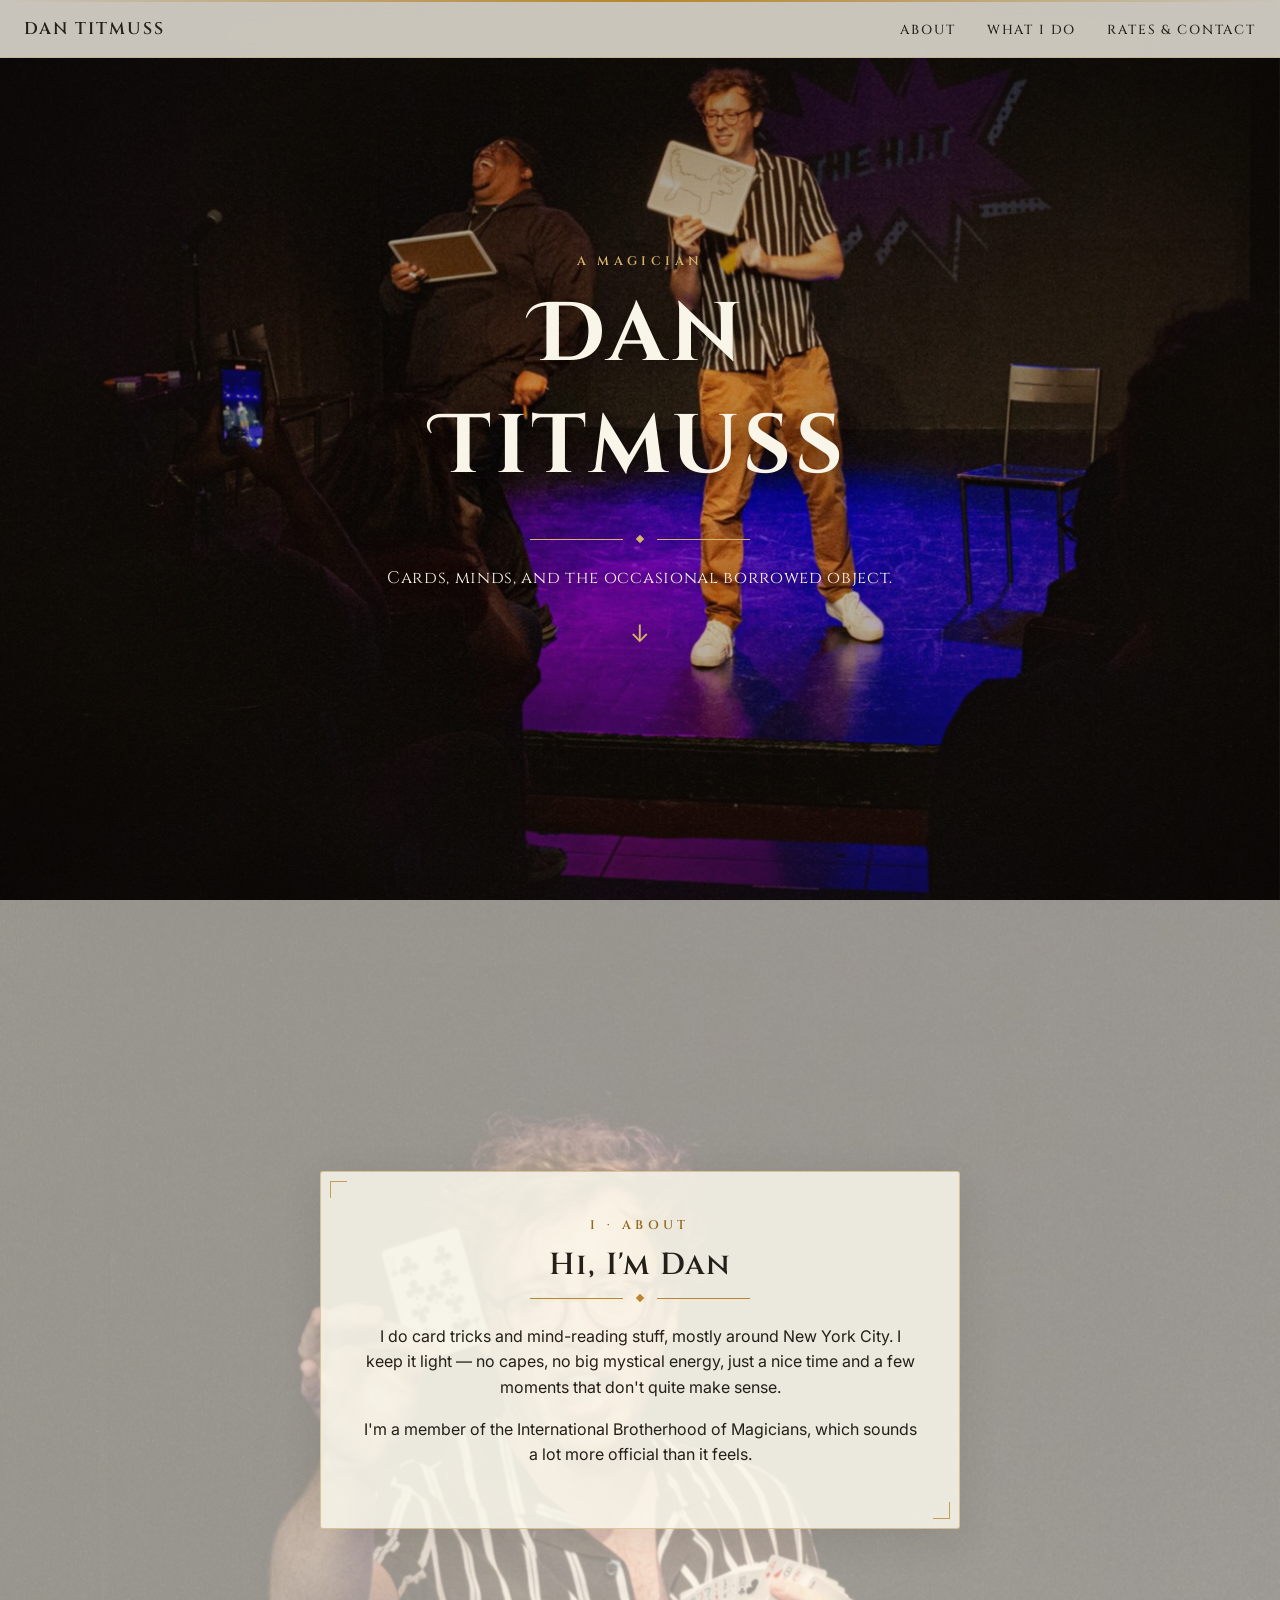
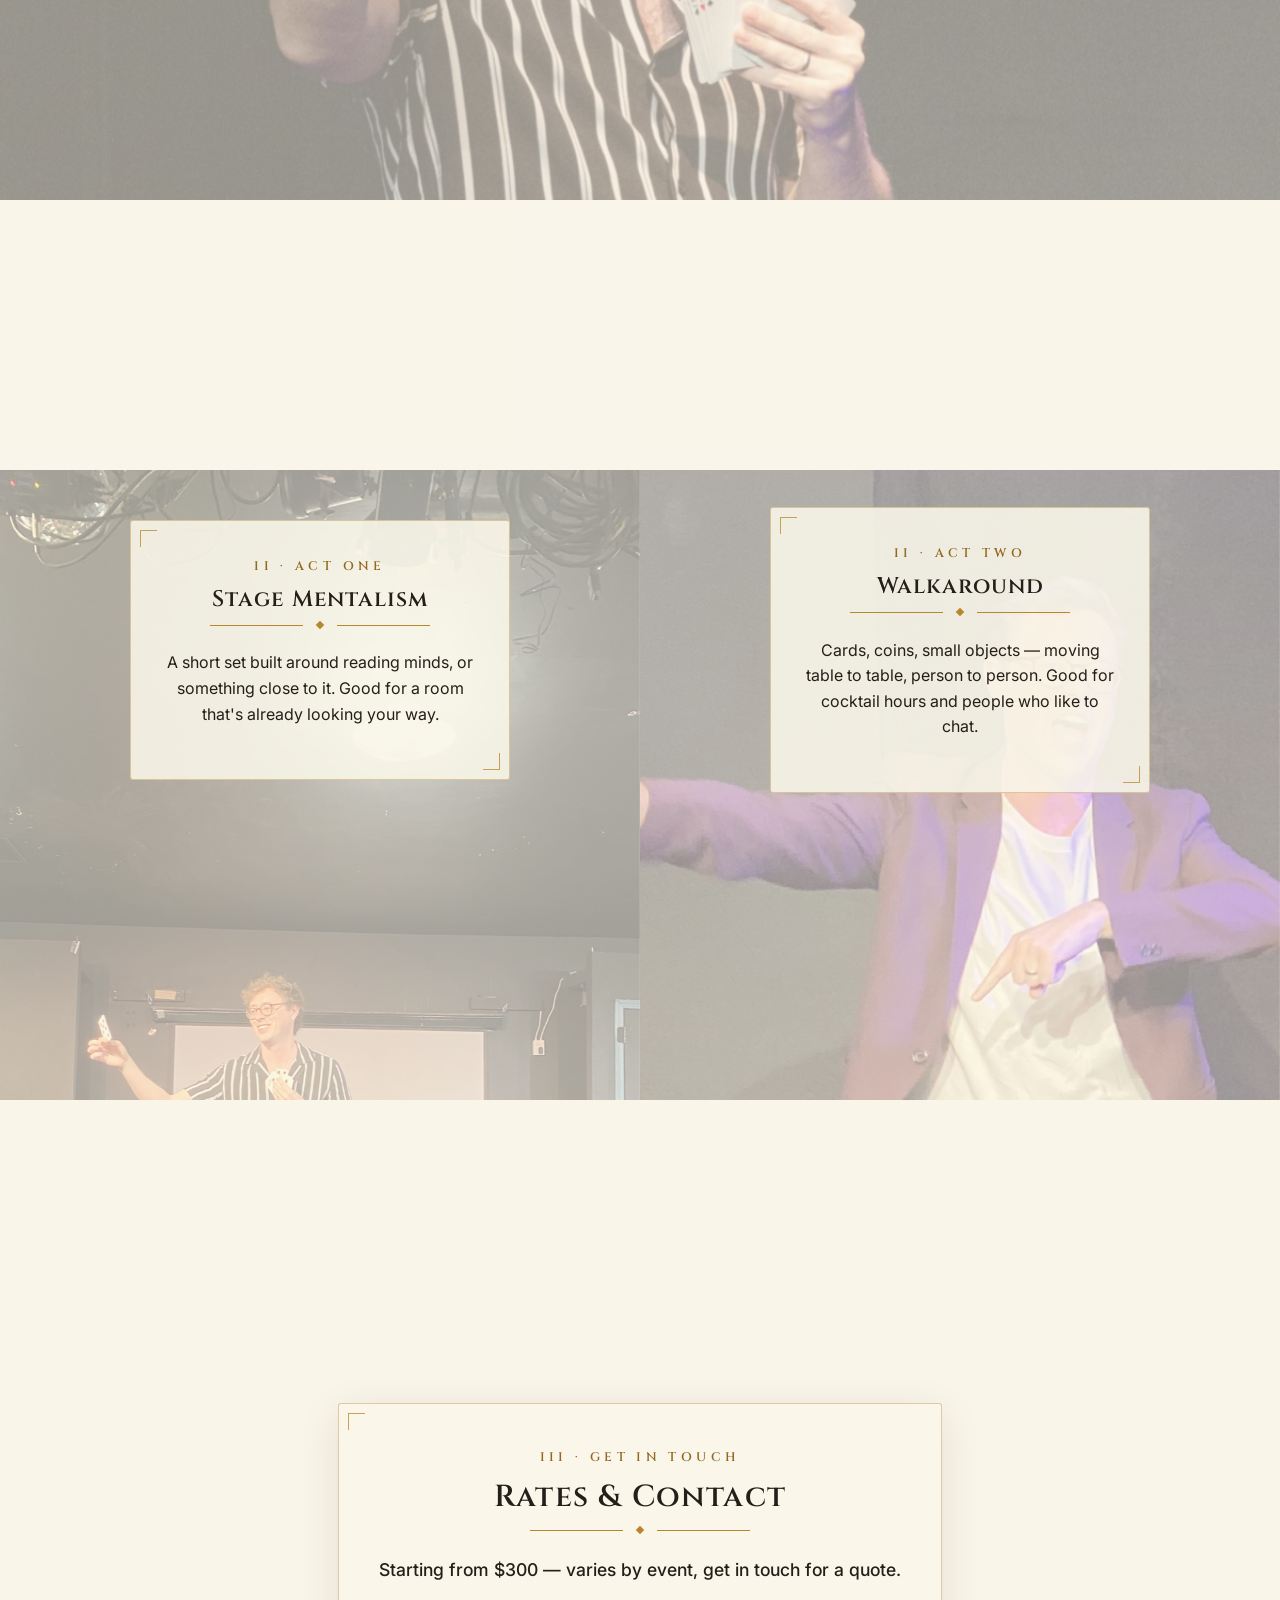
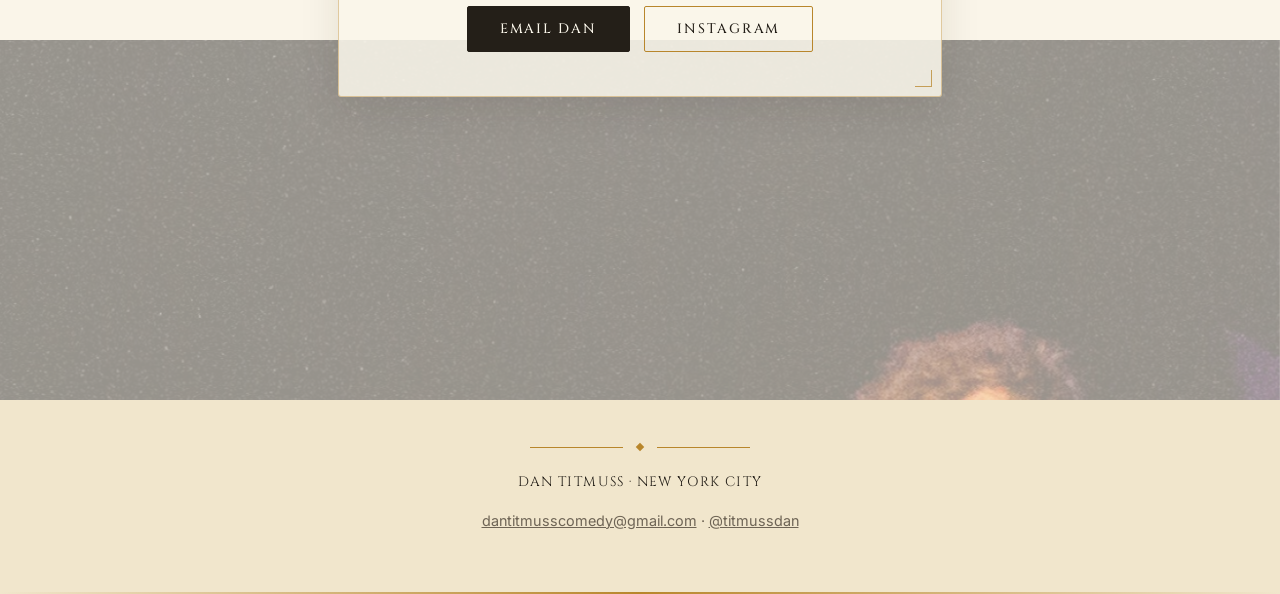
==== index.html @ b1a0e814 "Art deco / old movie title-card redesign Swap the plain light theme for a Cinzel Decorative display " ====
<!doctype html>
<html lang="en">
<head>
  <meta charset="UTF-8" />
  <meta name="viewport" content="width=device-width, initial-scale=1.0" />
  <title>Dan Titmuss — Magician</title>
  <meta name="description" content="Dan Titmuss is a stage mentalist and walkaround magician based in New York City. Fun, easygoing magic for events of any size." />
  <link rel="icon" href="data:image/svg+xml,<svg xmlns=%22http://www.w3.org/2000/svg%22 viewBox=%220 0 100 100%22><text y=%22.9em%22 font-size=%2290%22>🪄</text></svg>" />
  <link rel="preconnect" href="https://fonts.googleapis.com" />
  <link rel="preconnect" href="https://fonts.gstatic.com" crossorigin />
  <link href="https://fonts.googleapis.com/css2?family=Cinzel+Decorative:wght@700;900&family=Cinzel:wght@500;600&family=Inter:wght@400;500&display=swap" rel="stylesheet" />
  <link rel="stylesheet" href="styles.css" />
</head>
<body>

  <nav class="nav">
    <span class="nav-name">Dan Titmuss</span>
    <div class="nav-links">
      <a href="#about">About</a>
      <a href="#what-i-do">What I Do</a>
      <a href="#contact">Rates &amp; Contact</a>
    </div>
  </nav>

  <section class="hero parallax" id="hero" data-parallax>
    <div class="bg" style="background-image: url('images/hero.jpg')"></div>
    <div class="scrim"></div>
    <div class="grain"></div>
    <div class="hero-content">
      <p class="eyebrow">A Magician</p>
      <h1>Dan Titmuss</h1>
      <div class="deco-rule"><span></span><i class="diamond"></i><span></span></div>
      <p class="tagline">Cards, minds, and the occasional borrowed object.</p>
      <a href="#about" class="scroll-cue" aria-label="Scroll down">↓</a>
    </div>
  </section>

  <section class="panel parallax" id="about" data-parallax>
    <div class="bg" style="background-image: url('images/about.jpg')"></div>
    <div class="scrim"></div>
    <div class="panel-content">
      <p class="eyebrow">I · About</p>
      <h2>Hi, I'm Dan</h2>
      <div class="deco-rule"><span></span><i class="diamond"></i><span></span></div>
      <p>I do card tricks and mind-reading stuff, mostly around New York City. I keep it light — no capes, no big mystical energy, just a nice time and a few moments that don't quite make sense.</p>
      <p>I'm a member of the International Brotherhood of Magicians, which sounds a lot more official than it feels.</p>
    </div>
  </section>

  <section class="panel split" id="what-i-do">
    <div class="split-half parallax" data-parallax>
      <div class="bg" style="background-image: url('images/mentalism.jpg')"></div>
      <div class="scrim"></div>
      <div class="split-content">
        <p class="eyebrow">II · Act One</p>
        <h3>Stage Mentalism</h3>
        <div class="deco-rule"><span></span><i class="diamond"></i><span></span></div>
        <p>A short set built around reading minds, or something close to it. Good for a room that's already looking your way.</p>
      </div>
    </div>
    <div class="split-half parallax" data-parallax>
      <div class="bg" style="background-image: url('images/walkaround.jpg')"></div>
      <div class="scrim"></div>
      <div class="split-content">
        <p class="eyebrow">II · Act Two</p>
        <h3>Walkaround</h3>
        <div class="deco-rule"><span></span><i class="diamond"></i><span></span></div>
        <p>Cards, coins, small objects — moving table to table, person to person. Good for cocktail hours and people who like to chat.</p>
      </div>
    </div>
  </section>

  <section class="panel parallax" id="contact" data-parallax>
    <div class="bg" style="background-image: url('images/contact.jpg')"></div>
    <div class="scrim"></div>
    <div class="panel-content">
      <p class="eyebrow">III · Get In Touch</p>
      <h2>Rates &amp; Contact</h2>
      <div class="deco-rule"><span></span><i class="diamond"></i><span></span></div>
      <p class="rate">Starting from $300 — varies by event, get in touch for a quote.</p>
      <div class="contact-links">
        <a class="btn" href="mailto:dantitmusscomedy@gmail.com">Email Dan</a>
        <a class="btn btn-outline" href="https://www.instagram.com/titmussdan/" target="_blank" rel="noopener">Instagram</a>
      </div>
    </div>
  </section>

  <footer class="footer">
    <div class="deco-rule"><span></span><i class="diamond"></i><span></span></div>
    <p class="footer-name">Dan Titmuss · New York City</p>
    <p><a href="mailto:dantitmusscomedy@gmail.com">dantitmusscomedy@gmail.com</a> · <a href="https://www.instagram.com/titmussdan/" target="_blank" rel="noopener">@titmussdan</a></p>
  </footer>

  <script src="script.js"></script>
</body>
</html>
---- styles.css ----
:root {
  --cream: #faf6ea;
  --cream-soft: #f1e6cc;
  --ink: #241f18;
  --ink-soft: #6e6455;
  --gold: #b8862b;
  --gold-dark: #93691e;
  --gold-light: #d9b46a;
  --font-display: 'Cinzel Decorative', 'Cinzel', Georgia, serif;
  --font-head: 'Cinzel', Georgia, serif;
  --font-body: 'Inter', system-ui, sans-serif;
}

* { box-sizing: border-box; }

html {
  scroll-behavior: smooth;
}

body {
  margin: 0;
  background: var(--cream);
  color: var(--ink);
  font-family: var(--font-body);
  overflow-x: hidden;
  position: relative;
}

/* Subtle page-wide film grain */
body::before {
  content: "";
  position: fixed;
  inset: 0;
  z-index: 500;
  pointer-events: none;
  opacity: 0.035;
  mix-blend-mode: multiply;
  background-image: url("data:image/svg+xml,%3Csvg xmlns='http://www.w3.org/2000/svg' width='140' height='140'%3E%3Cfilter id='n'%3E%3CfeTurbulence type='fractalNoise' baseFrequency='0.85' numOctaves='2' stitchTiles='stitch'/%3E%3C/filter%3E%3Crect width='100%25' height='100%25' filter='url(%23n)'/%3E%3C/svg%3E");
}

h1, h2, h3 {
  font-family: var(--font-head);
  font-weight: 600;
  margin: 0 0 0.35em;
  letter-spacing: 0.03em;
}

p { line-height: 1.6; }

a { color: var(--gold-dark); }

.eyebrow {
  font-family: var(--font-head);
  font-size: 0.78rem;
  font-weight: 600;
  letter-spacing: 0.35em;
  text-transform: uppercase;
  color: var(--gold-dark);
  margin: 0 0 0.6em;
}

/* Deco rule: thin line — diamond — thin line */
.deco-rule {
  display: flex;
  align-items: center;
  justify-content: center;
  gap: 0.85rem;
  max-width: 220px;
  margin: 0 auto 1.4rem;
}

.deco-rule span {
  flex: 1;
  height: 1px;
  background: var(--gold);
}

.deco-rule .diamond {
  width: 6px;
  height: 6px;
  background: var(--gold);
  transform: rotate(45deg);
  flex-shrink: 0;
}

/* Nav */
.nav {
  position: fixed;
  top: 0;
  left: 0;
  right: 0;
  z-index: 100;
  display: flex;
  align-items: center;
  justify-content: space-between;
  padding: 1.1rem 1.5rem;
  background: rgba(250, 246, 234, 0.8);
  backdrop-filter: blur(10px);
  border-bottom: 1px solid rgba(184, 134, 43, 0.25);
}

.nav::before {
  content: "";
  position: absolute;
  top: 0;
  left: 0;
  right: 0;
  height: 2px;
  background: linear-gradient(90deg, transparent, var(--gold) 50%, transparent);
}

.nav-name {
  font-family: var(--font-head);
  font-weight: 600;
  font-size: 1.05rem;
  letter-spacing: 0.12em;
  text-transform: uppercase;
}

.nav-links a {
  margin-left: 1.7rem;
  text-decoration: none;
  color: var(--ink);
  font-family: var(--font-head);
  font-weight: 500;
  font-size: 0.82rem;
  letter-spacing: 0.14em;
  text-transform: uppercase;
  padding-bottom: 2px;
  border-bottom: 1px solid transparent;
  transition: border-color 0.2s ease, color 0.2s ease;
}

.nav-links a:hover {
  color: var(--gold-dark);
  border-bottom-color: var(--gold);
}

@media (max-width: 560px) {
  .nav-links a { margin-left: 0.9rem; font-size: 0.7rem; letter-spacing: 0.08em; }
}

/* Parallax panels */
.parallax {
  position: relative;
  min-height: 100vh;
  display: flex;
  align-items: center;
  justify-content: center;
  overflow: hidden;
}

.bg {
  position: absolute;
  top: -15%;
  left: 0;
  right: 0;
  bottom: -15%;
  background-size: cover;
  background-position: center;
  will-change: transform;
}

.scrim {
  position: absolute;
  inset: 0;
  background: rgba(250, 246, 234, 0.6);
}

/* Hero: old movie title card — vignette + grain straight over the photo */
.hero .scrim {
  background:
    radial-gradient(ellipse at center, rgba(20, 15, 8, 0.12) 0%, rgba(20, 15, 8, 0.5) 68%, rgba(10, 7, 4, 0.78) 100%);
}

.hero .grain {
  position: absolute;
  inset: 0;
  z-index: 1;
  pointer-events: none;
  opacity: 0.18;
  mix-blend-mode: overlay;
  background-image: url("data:image/svg+xml,%3Csvg xmlns='http://www.w3.org/2000/svg' width='140' height='140'%3E%3Cfilter id='n'%3E%3CfeTurbulence type='fractalNoise' baseFrequency='0.85' numOctaves='2' stitchTiles='stitch'/%3E%3C/filter%3E%3Crect width='100%25' height='100%25' filter='url(%23n)'/%3E%3C/svg%3E");
}

.hero-content {
  position: relative;
  z-index: 2;
  text-align: center;
  max-width: 640px;
  padding: 2rem;
}

.hero-content .eyebrow {
  color: var(--gold-light);
}

.hero-content h1 {
  font-family: var(--font-display);
  font-weight: 700;
  color: var(--cream);
  font-size: clamp(2.8rem, 8vw, 5.2rem);
  letter-spacing: 0.05em;
  text-shadow: 0 3px 24px rgba(0, 0, 0, 0.55);
  margin-bottom: 0.4em;
}

.hero .deco-rule span { background: var(--gold-light); }
.hero .deco-rule .diamond { background: var(--gold-light); }

.tagline {
  font-family: var(--font-head);
  font-size: 1.05rem;
  letter-spacing: 0.04em;
  color: var(--cream);
  text-shadow: 0 2px 12px rgba(0, 0, 0, 0.5);
  margin-bottom: 1.75rem;
}

.scroll-cue {
  display: inline-block;
  text-decoration: none;
  color: var(--gold-light);
  font-size: 1.5rem;
  animation: bob 2s ease-in-out infinite;
}

@keyframes bob {
  0%, 100% { transform: translateY(0); }
  50% { transform: translateY(8px); }
}

/* Panels below the fold keep the light card treatment */
.panel-content {
  position: relative;
  z-index: 2;
  text-align: center;
  max-width: 640px;
  padding: 2.75rem 2.5rem;
  margin: 1.5rem;
  background: rgba(250, 246, 234, 0.86);
  border: 1px solid rgba(184, 134, 43, 0.4);
  border-radius: 3px;
  box-shadow: 0 10px 40px rgba(36, 31, 24, 0.1);
}

.panel-content::before,
.panel-content::after,
.split-content::before,
.split-content::after {
  content: "";
  position: absolute;
  width: 16px;
  height: 16px;
  border: 1px solid var(--gold);
  opacity: 0.75;
}

.panel-content::before,
.split-content::before {
  top: 9px;
  left: 9px;
  border-right: none;
  border-bottom: none;
}

.panel-content::after,
.split-content::after {
  bottom: 9px;
  right: 9px;
  border-left: none;
  border-top: none;
}

.panel-content h2 {
  font-size: 1.9rem;
  letter-spacing: 0.04em;
}

.rate {
  font-size: 1.1rem;
  font-weight: 500;
}

.contact-links {
  display: flex;
  gap: 0.9rem;
  justify-content: center;
  flex-wrap: wrap;
  margin-top: 1.4rem;
}

.btn {
  display: inline-block;
  padding: 0.8rem 2rem;
  border-radius: 2px;
  background: var(--ink);
  border: 1px solid var(--ink);
  color: var(--cream);
  text-decoration: none;
  font-family: var(--font-head);
  font-weight: 500;
  font-size: 0.85rem;
  letter-spacing: 0.14em;
  text-transform: uppercase;
  transition: background 0.2s ease, border-color 0.2s ease, color 0.2s ease, transform 0.2s ease;
}

.btn:hover {
  background: var(--gold);
  border-color: var(--gold);
  color: var(--ink);
  transform: translateY(-2px);
}

.btn-outline {
  background: transparent;
  border: 1px solid var(--gold);
  color: var(--ink);
}

.btn-outline:hover {
  background: var(--gold);
  color: var(--ink);
}

/* Split section: Stage Mentalism / Walkaround */
.split {
  display: flex;
  flex-direction: row;
  min-height: 100vh;
}

.split-half {
  flex: 1;
  position: relative;
  min-height: 60vh;
  display: flex;
  align-items: center;
  justify-content: center;
  overflow: hidden;
}

.split-content {
  position: relative;
  z-index: 2;
  text-align: center;
  max-width: 380px;
  padding: 2.25rem 2rem;
  margin: 1.25rem;
  background: rgba(250, 246, 234, 0.88);
  border: 1px solid rgba(184, 134, 43, 0.4);
  border-radius: 3px;
}

.split-content h3 {
  font-size: 1.4rem;
  letter-spacing: 0.04em;
}

@media (max-width: 760px) {
  .split { flex-direction: column; }
  .split-half { min-height: 65vh; }
}

/* Footer */
.footer {
  position: relative;
  text-align: center;
  padding: 2.75rem 1.5rem 3rem;
  color: var(--ink-soft);
  font-size: 0.9rem;
  background: var(--cream-soft);
}

.footer::after {
  content: "";
  position: absolute;
  bottom: 0;
  left: 0;
  right: 0;
  height: 2px;
  background: linear-gradient(90deg, transparent, var(--gold) 50%, transparent);
}

.footer-name {
  font-family: var(--font-head);
  letter-spacing: 0.1em;
  text-transform: uppercase;
  font-size: 0.85rem;
  color: var(--ink);
}

.footer a {
  color: var(--ink-soft);
  text-decoration: underline;
}

/* Respect reduced motion / disable parallax transform work */
@media (prefers-reduced-motion: reduce) {
  .bg { transform: none !important; }
}
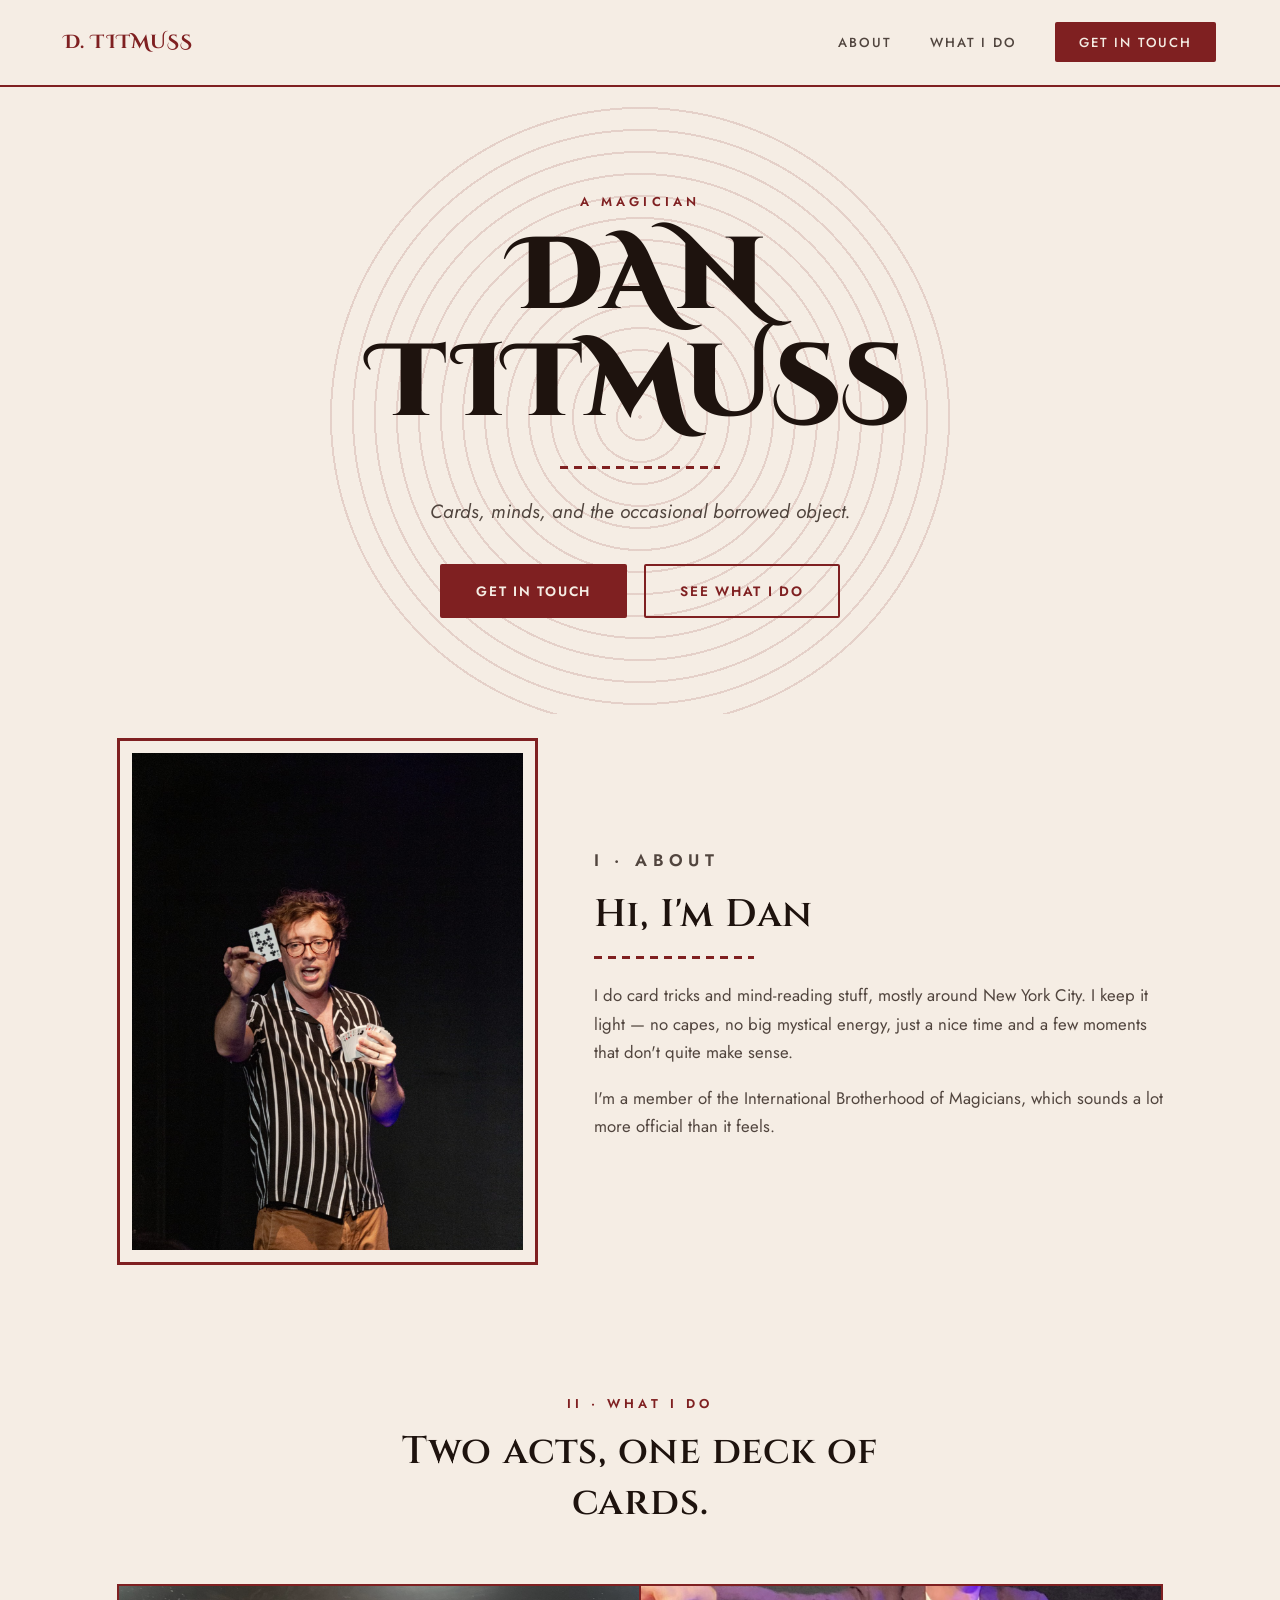
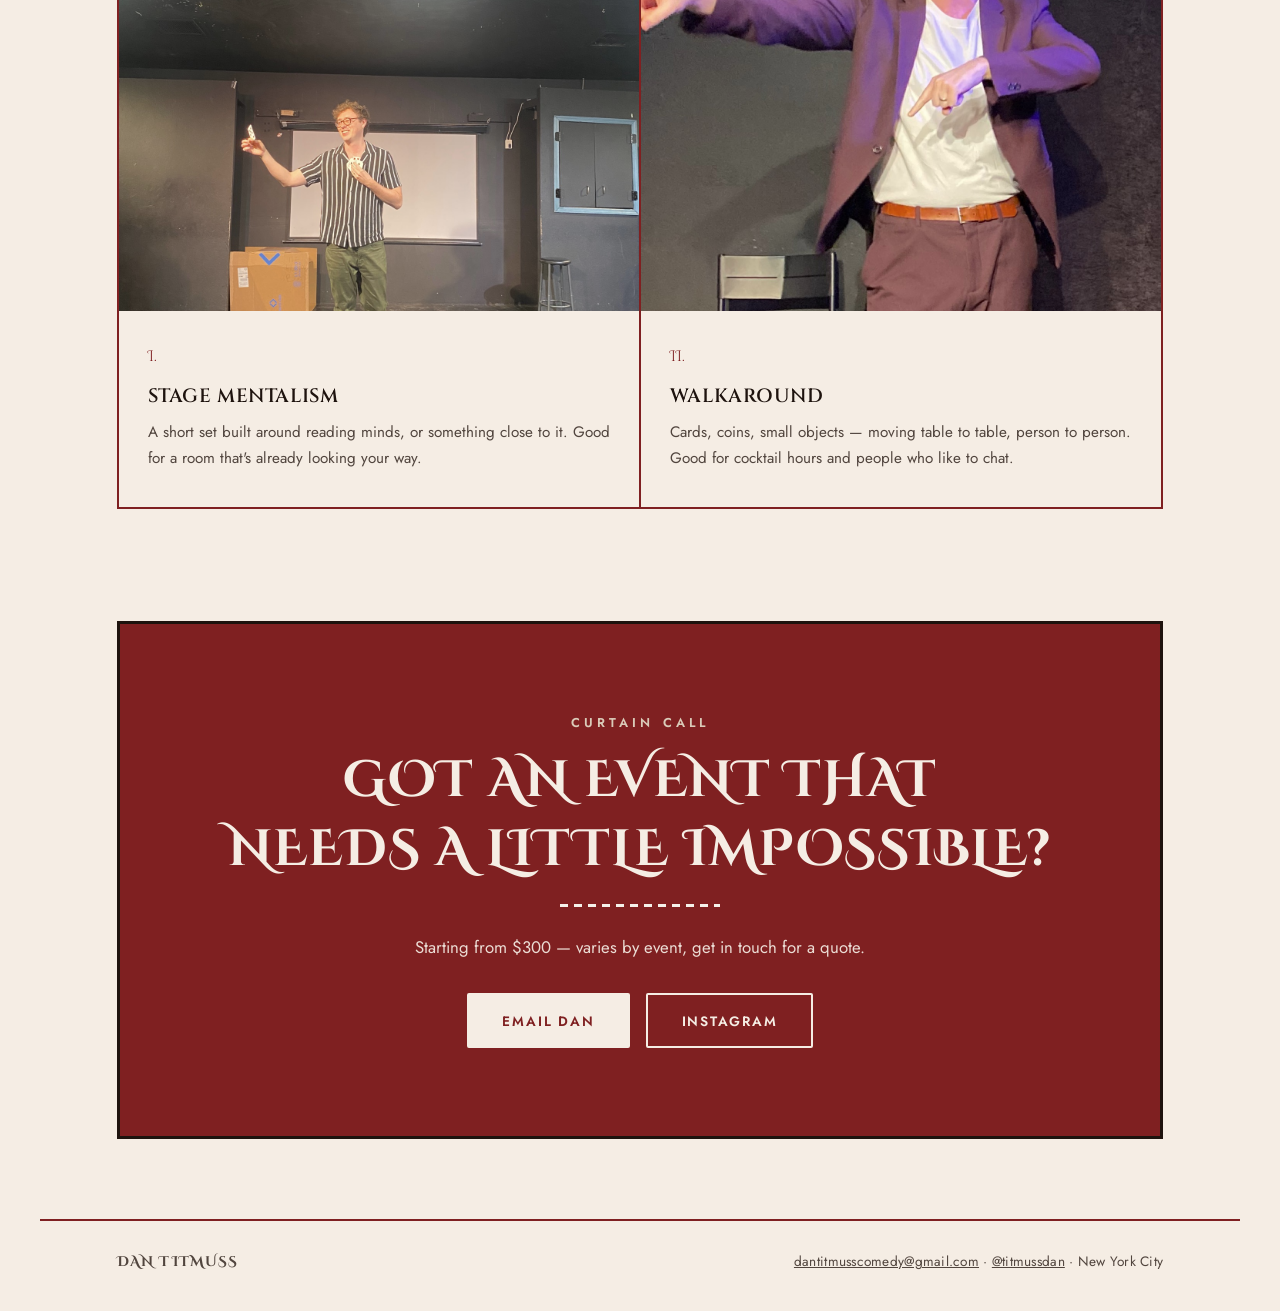
==== commit 6400bad7: "Maroon art-deco redesign inspired by Claude Design brief New layout: concentric-ring typographic her" ====
--- a/index.html
+++ b/index.html
@@ -8,89 +8,89 @@
   <link rel="icon" href="data:image/svg+xml,<svg xmlns=%22http://www.w3.org/2000/svg%22 viewBox=%220 0 100 100%22><text y=%22.9em%22 font-size=%2290%22>🪄</text></svg>" />
   <link rel="preconnect" href="https://fonts.googleapis.com" />
   <link rel="preconnect" href="https://fonts.gstatic.com" crossorigin />
-  <link href="https://fonts.googleapis.com/css2?family=Cinzel+Decorative:wght@700;900&family=Cinzel:wght@500;600&family=Inter:wght@400;500&display=swap" rel="stylesheet" />
-  <link rel="stylesheet" href="styles.css" />
+  <link href="https://fonts.googleapis.com/css2?family=Cinzel+Decorative:wght@700;900&family=Cinzel:wght@500;600&family=Jost:wght@300;400;500;600&display=swap" rel="stylesheet" />
+  <link rel="stylesheet" href="styles.css?v=3" />
 </head>
 <body>
 
   <nav class="nav">
-    <span class="nav-name">Dan Titmuss</span>
+    <span class="nav-name">D. Titmuss</span>
     <div class="nav-links">
       <a href="#about">About</a>
       <a href="#what-i-do">What I Do</a>
-      <a href="#contact">Rates &amp; Contact</a>
+      <a href="#contact" class="nav-cta">Get in Touch</a>
     </div>
   </nav>
 
-  <section class="hero parallax" id="hero" data-parallax>
-    <div class="bg" style="background-image: url('images/hero.jpg')"></div>
-    <div class="scrim"></div>
-    <div class="grain"></div>
+  <section class="hero">
+    <div class="hero-rings" aria-hidden="true"></div>
     <div class="hero-content">
       <p class="eyebrow">A Magician</p>
-      <h1>Dan Titmuss</h1>
-      <div class="deco-rule"><span></span><i class="diamond"></i><span></span></div>
+      <h1>Dan<br>Titmuss</h1>
+      <div class="deco-rule"></div>
       <p class="tagline">Cards, minds, and the occasional borrowed object.</p>
-      <a href="#about" class="scroll-cue" aria-label="Scroll down">↓</a>
+      <div class="hero-actions">
+        <a href="#contact" class="btn">Get in Touch</a>
+        <a href="#what-i-do" class="btn btn-outline">See What I Do</a>
+      </div>
     </div>
   </section>
 
-  <section class="panel parallax" id="about" data-parallax>
-    <div class="bg" style="background-image: url('images/about.jpg')"></div>
-    <div class="scrim"></div>
-    <div class="panel-content">
+  <section class="about" id="about">
+    <div class="about-photo">
+      <img src="images/about.jpg" alt="Dan Titmuss performing a card trick on stage" loading="lazy" />
+    </div>
+    <div class="about-copy">
       <p class="eyebrow">I · About</p>
       <h2>Hi, I'm Dan</h2>
-      <div class="deco-rule"><span></span><i class="diamond"></i><span></span></div>
+      <div class="deco-rule deco-rule-left"></div>
       <p>I do card tricks and mind-reading stuff, mostly around New York City. I keep it light — no capes, no big mystical energy, just a nice time and a few moments that don't quite make sense.</p>
       <p>I'm a member of the International Brotherhood of Magicians, which sounds a lot more official than it feels.</p>
     </div>
   </section>
 
-  <section class="panel split" id="what-i-do">
-    <div class="split-half parallax" data-parallax>
-      <div class="bg" style="background-image: url('images/mentalism.jpg')"></div>
-      <div class="scrim"></div>
-      <div class="split-content">
-        <p class="eyebrow">II · Act One</p>
-        <h3>Stage Mentalism</h3>
-        <div class="deco-rule"><span></span><i class="diamond"></i><span></span></div>
-        <p>A short set built around reading minds, or something close to it. Good for a room that's already looking your way.</p>
+  <section class="shows" id="what-i-do">
+    <div class="shows-header">
+      <p class="eyebrow">II · What I Do</p>
+      <h2>Two acts, one deck of cards.</h2>
+    </div>
+    <div class="shows-grid">
+      <div class="shows-cell">
+        <img src="images/mentalism.jpg" alt="Dan performing stage mentalism" loading="lazy" />
+        <div class="shows-cell-body">
+          <div class="numeral">I.</div>
+          <h3>Stage Mentalism</h3>
+          <p>A short set built around reading minds, or something close to it. Good for a room that's already looking your way.</p>
+        </div>
       </div>
-    </div>
-    <div class="split-half parallax" data-parallax>
-      <div class="bg" style="background-image: url('images/walkaround.jpg')"></div>
-      <div class="scrim"></div>
-      <div class="split-content">
-        <p class="eyebrow">II · Act Two</p>
-        <h3>Walkaround</h3>
-        <div class="deco-rule"><span></span><i class="diamond"></i><span></span></div>
-        <p>Cards, coins, small objects — moving table to table, person to person. Good for cocktail hours and people who like to chat.</p>
+      <div class="shows-cell">
+        <img src="images/walkaround.jpg" alt="Dan performing walkaround magic with cups and limes" loading="lazy" />
+        <div class="shows-cell-body">
+          <div class="numeral">II.</div>
+          <h3>Walkaround</h3>
+          <p>Cards, coins, small objects — moving table to table, person to person. Good for cocktail hours and people who like to chat.</p>
+        </div>
       </div>
     </div>
   </section>
 
-  <section class="panel parallax" id="contact" data-parallax>
-    <div class="bg" style="background-image: url('images/contact.jpg')"></div>
-    <div class="scrim"></div>
-    <div class="panel-content">
-      <p class="eyebrow">III · Get In Touch</p>
-      <h2>Rates &amp; Contact</h2>
-      <div class="deco-rule"><span></span><i class="diamond"></i><span></span></div>
+  <section class="cta" id="contact">
+    <div class="cta-box">
+      <p class="eyebrow eyebrow-light">Curtain Call</p>
+      <h2>Got an event that<br>needs a little impossible?</h2>
+      <div class="deco-rule deco-rule-light"></div>
       <p class="rate">Starting from $300 — varies by event, get in touch for a quote.</p>
-      <div class="contact-links">
-        <a class="btn" href="mailto:dantitmusscomedy@gmail.com">Email Dan</a>
-        <a class="btn btn-outline" href="https://www.instagram.com/titmussdan/" target="_blank" rel="noopener">Instagram</a>
+      <div class="cta-actions">
+        <a class="btn btn-light" href="mailto:dantitmusscomedy@gmail.com">Email Dan</a>
+        <a class="btn btn-light-outline" href="https://www.instagram.com/titmussdan/" target="_blank" rel="noopener">Instagram</a>
       </div>
     </div>
   </section>
 
   <footer class="footer">
-    <div class="deco-rule"><span></span><i class="diamond"></i><span></span></div>
-    <p class="footer-name">Dan Titmuss · New York City</p>
-    <p><a href="mailto:dantitmusscomedy@gmail.com">dantitmusscomedy@gmail.com</a> · <a href="https://www.instagram.com/titmussdan/" target="_blank" rel="noopener">@titmussdan</a></p>
+    <span class="footer-name">Dan Titmuss</span>
+    <span class="footer-links"><a href="mailto:dantitmusscomedy@gmail.com">dantitmusscomedy@gmail.com</a> · <a href="https://www.instagram.com/titmussdan/" target="_blank" rel="noopener">@titmussdan</a> · New York City</span>
   </footer>
 
-  <script src="script.js"></script>
 </body>
 </html>
--- a/styles.css
+++ b/styles.css
@@ -1,21 +1,19 @@
 :root {
-  --cream: #faf6ea;
-  --cream-soft: #f1e6cc;
-  --ink: #241f18;
-  --ink-soft: #6e6455;
-  --gold: #b8862b;
-  --gold-dark: #93691e;
-  --gold-light: #d9b46a;
-  --font-display: 'Cinzel Decorative', 'Cinzel', Georgia, serif;
+  --cream: oklch(0.95 0.015 75);
+  --cream-soft: oklch(0.91 0.02 75);
+  --ink: oklch(0.2 0.02 50);
+  --ink-soft: oklch(0.4 0.02 50);
+  --wine: oklch(0.4 0.13 25);
+  --wine-dark: oklch(0.3 0.13 25);
+  --wine-light: oklch(0.85 0.03 75);
+  --font-display: 'Cinzel Decorative', Georgia, serif;
   --font-head: 'Cinzel', Georgia, serif;
-  --font-body: 'Inter', system-ui, sans-serif;
+  --font-body: 'Jost', system-ui, sans-serif;
 }
 
 * { box-sizing: border-box; }
 
-html {
-  scroll-behavior: smooth;
-}
+html { scroll-behavior: smooth; }
 
 body {
   margin: 0;
@@ -23,380 +21,370 @@
   color: var(--ink);
   font-family: var(--font-body);
   overflow-x: hidden;
-  position: relative;
-}
-
-/* Subtle page-wide film grain */
-body::before {
-  content: "";
-  position: fixed;
-  inset: 0;
-  z-index: 500;
-  pointer-events: none;
-  opacity: 0.035;
-  mix-blend-mode: multiply;
-  background-image: url("data:image/svg+xml,%3Csvg xmlns='http://www.w3.org/2000/svg' width='140' height='140'%3E%3Cfilter id='n'%3E%3CfeTurbulence type='fractalNoise' baseFrequency='0.85' numOctaves='2' stitchTiles='stitch'/%3E%3C/filter%3E%3Crect width='100%25' height='100%25' filter='url(%23n)'/%3E%3C/svg%3E");
 }
 
 h1, h2, h3 {
   font-family: var(--font-head);
   font-weight: 600;
-  margin: 0 0 0.35em;
-  letter-spacing: 0.03em;
-}
-
-p { line-height: 1.6; }
-
-a { color: var(--gold-dark); }
+  margin: 0 0 0.4em;
+  letter-spacing: 0.02em;
+}
+
+p { line-height: 1.7; }
+
+a { color: var(--wine); }
+a:hover { color: var(--wine-dark); }
+
+::selection { background: var(--wine-light); }
 
 .eyebrow {
-  font-family: var(--font-head);
-  font-size: 0.78rem;
+  font-size: 0.8rem;
   font-weight: 600;
-  letter-spacing: 0.35em;
-  text-transform: uppercase;
-  color: var(--gold-dark);
-  margin: 0 0 0.6em;
-}
-
-/* Deco rule: thin line — diamond — thin line */
+  letter-spacing: 0.32em;
+  text-transform: uppercase;
+  color: var(--wine);
+  margin: 0 0 0.9em;
+}
+
+.eyebrow-light { color: oklch(0.85 0.03 75); }
+
 .deco-rule {
-  display: flex;
-  align-items: center;
-  justify-content: center;
-  gap: 0.85rem;
-  max-width: 220px;
-  margin: 0 auto 1.4rem;
-}
-
-.deco-rule span {
-  flex: 1;
-  height: 1px;
-  background: var(--gold);
-}
-
-.deco-rule .diamond {
-  width: 6px;
-  height: 6px;
-  background: var(--gold);
-  transform: rotate(45deg);
-  flex-shrink: 0;
+  height: 3px;
+  width: 160px;
+  margin: 0 auto 1.6rem;
+  background: repeating-linear-gradient(90deg, var(--wine) 0 8px, transparent 8px 14px);
+}
+
+.deco-rule-left { margin: 0 0 1.4rem; }
+
+.deco-rule-light {
+  background: repeating-linear-gradient(90deg, oklch(0.96 0.01 75) 0 8px, transparent 8px 14px);
 }
 
 /* Nav */
 .nav {
-  position: fixed;
+  position: sticky;
   top: 0;
-  left: 0;
-  right: 0;
   z-index: 100;
   display: flex;
   align-items: center;
   justify-content: space-between;
-  padding: 1.1rem 1.5rem;
-  background: rgba(250, 246, 234, 0.8);
-  backdrop-filter: blur(10px);
-  border-bottom: 1px solid rgba(184, 134, 43, 0.25);
-}
-
-.nav::before {
-  content: "";
-  position: absolute;
-  top: 0;
-  left: 0;
-  right: 0;
-  height: 2px;
-  background: linear-gradient(90deg, transparent, var(--gold) 50%, transparent);
+  padding: 1.4rem 5vw;
+  background: oklch(0.95 0.015 75 / 0.92);
+  backdrop-filter: blur(8px);
+  border-bottom: 2px solid var(--wine);
 }
 
 .nav-name {
-  font-family: var(--font-head);
-  font-weight: 600;
-  font-size: 1.05rem;
-  letter-spacing: 0.12em;
-  text-transform: uppercase;
+  font-family: var(--font-display);
+  font-weight: 700;
+  font-size: 1.2rem;
+  letter-spacing: 0.06em;
+  text-transform: uppercase;
+  color: var(--wine);
+  white-space: nowrap;
+  flex-shrink: 0;
+}
+
+.nav-links {
+  display: flex;
+  align-items: center;
+  gap: 2.4rem;
+  flex-shrink: 0;
 }
 
 .nav-links a {
-  margin-left: 1.7rem;
   text-decoration: none;
-  color: var(--ink);
-  font-family: var(--font-head);
+  color: var(--ink-soft);
   font-weight: 500;
   font-size: 0.82rem;
   letter-spacing: 0.14em;
   text-transform: uppercase;
-  padding-bottom: 2px;
-  border-bottom: 1px solid transparent;
-  transition: border-color 0.2s ease, color 0.2s ease;
-}
-
-.nav-links a:hover {
-  color: var(--gold-dark);
-  border-bottom-color: var(--gold);
-}
-
-@media (max-width: 560px) {
-  .nav-links a { margin-left: 0.9rem; font-size: 0.7rem; letter-spacing: 0.08em; }
-}
-
-/* Parallax panels */
-.parallax {
+  white-space: nowrap;
+  flex-shrink: 0;
+}
+
+.nav-links a:hover { color: var(--wine); }
+
+.nav-cta {
+  display: inline-flex;
+  align-items: center;
+  padding: 0.65rem 1.5rem;
+  background: var(--wine);
+  color: var(--cream) !important;
+  border-radius: 2px;
+  font-weight: 600;
+  white-space: nowrap;
+}
+
+.nav-cta:hover { background: var(--wine-dark); }
+
+@media (max-width: 640px) {
+  .nav { padding: 1.1rem 5vw; }
+  .nav-links { gap: 1rem; }
+  .nav-links a:not(.nav-cta) { display: none; }
+}
+
+/* Hero */
+.hero {
   position: relative;
-  min-height: 100vh;
-  display: flex;
-  align-items: center;
-  justify-content: center;
+  padding: 6.5rem 6vw 6rem;
+  text-align: center;
+  max-width: 1100px;
+  margin: 0 auto;
   overflow: hidden;
 }
 
-.bg {
+.hero-rings {
   position: absolute;
-  top: -15%;
-  left: 0;
-  right: 0;
-  bottom: -15%;
-  background-size: cover;
-  background-position: center;
-  will-change: transform;
-}
-
-.scrim {
-  position: absolute;
-  inset: 0;
-  background: rgba(250, 246, 234, 0.6);
-}
-
-/* Hero: old movie title card — vignette + grain straight over the photo */
-.hero .scrim {
-  background:
-    radial-gradient(ellipse at center, rgba(20, 15, 8, 0.12) 0%, rgba(20, 15, 8, 0.5) 68%, rgba(10, 7, 4, 0.78) 100%);
-}
-
-.hero .grain {
-  position: absolute;
-  inset: 0;
-  z-index: 1;
-  pointer-events: none;
-  opacity: 0.18;
-  mix-blend-mode: overlay;
-  background-image: url("data:image/svg+xml,%3Csvg xmlns='http://www.w3.org/2000/svg' width='140' height='140'%3E%3Cfilter id='n'%3E%3CfeTurbulence type='fractalNoise' baseFrequency='0.85' numOctaves='2' stitchTiles='stitch'/%3E%3C/filter%3E%3Crect width='100%25' height='100%25' filter='url(%23n)'/%3E%3C/svg%3E");
+  top: 10px;
+  left: 50%;
+  transform: translateX(-50%);
+  width: 640px;
+  height: 640px;
+  max-width: 90vw;
+  aspect-ratio: 1;
+  border-radius: 50%;
+  background: repeating-radial-gradient(circle at center, oklch(0.4 0.13 25 / 0.14) 0 2px, transparent 2px 22px);
+  z-index: 0;
 }
 
 .hero-content {
   position: relative;
-  z-index: 2;
-  text-align: center;
-  max-width: 640px;
-  padding: 2rem;
-}
-
-.hero-content .eyebrow {
-  color: var(--gold-light);
+  z-index: 1;
 }
 
 .hero-content h1 {
   font-family: var(--font-display);
-  font-weight: 700;
-  color: var(--cream);
-  font-size: clamp(2.8rem, 8vw, 5.2rem);
-  letter-spacing: 0.05em;
-  text-shadow: 0 3px 24px rgba(0, 0, 0, 0.55);
-  margin-bottom: 0.4em;
-}
-
-.hero .deco-rule span { background: var(--gold-light); }
-.hero .deco-rule .diamond { background: var(--gold-light); }
+  font-weight: 900;
+  font-size: clamp(3rem, 8vw, 6.5rem);
+  line-height: 1.05;
+  margin: 0 0 1.7rem;
+  color: var(--ink);
+  text-transform: uppercase;
+  letter-spacing: 0.01em;
+}
 
 .tagline {
-  font-family: var(--font-head);
-  font-size: 1.05rem;
-  letter-spacing: 0.04em;
-  color: var(--cream);
-  text-shadow: 0 2px 12px rgba(0, 0, 0, 0.5);
-  margin-bottom: 1.75rem;
-}
-
-.scroll-cue {
-  display: inline-block;
-  text-decoration: none;
-  color: var(--gold-light);
-  font-size: 1.5rem;
-  animation: bob 2s ease-in-out infinite;
-}
-
-@keyframes bob {
-  0%, 100% { transform: translateY(0); }
-  50% { transform: translateY(8px); }
-}
-
-/* Panels below the fold keep the light card treatment */
-.panel-content {
-  position: relative;
-  z-index: 2;
-  text-align: center;
-  max-width: 640px;
-  padding: 2.75rem 2.5rem;
-  margin: 1.5rem;
-  background: rgba(250, 246, 234, 0.86);
-  border: 1px solid rgba(184, 134, 43, 0.4);
-  border-radius: 3px;
-  box-shadow: 0 10px 40px rgba(36, 31, 24, 0.1);
-}
-
-.panel-content::before,
-.panel-content::after,
-.split-content::before,
-.split-content::after {
-  content: "";
-  position: absolute;
-  width: 16px;
-  height: 16px;
-  border: 1px solid var(--gold);
-  opacity: 0.75;
-}
-
-.panel-content::before,
-.split-content::before {
-  top: 9px;
-  left: 9px;
-  border-right: none;
-  border-bottom: none;
-}
-
-.panel-content::after,
-.split-content::after {
-  bottom: 9px;
-  right: 9px;
-  border-left: none;
-  border-top: none;
-}
-
-.panel-content h2 {
-  font-size: 1.9rem;
-  letter-spacing: 0.04em;
-}
-
-.rate {
-  font-size: 1.1rem;
-  font-weight: 500;
-}
-
-.contact-links {
-  display: flex;
-  gap: 0.9rem;
+  font-family: var(--font-body);
+  font-style: italic;
+  font-size: 1.2rem;
+  line-height: 1.7;
+  color: var(--ink-soft);
+  max-width: 520px;
+  margin: 0 auto 2.3rem;
+}
+
+.hero-actions {
+  display: flex;
+  gap: 1.1rem;
   justify-content: center;
   flex-wrap: wrap;
-  margin-top: 1.4rem;
 }
 
 .btn {
-  display: inline-block;
-  padding: 0.8rem 2rem;
+  display: inline-flex;
+  align-items: center;
+  padding: 0.95rem 2.1rem;
+  background: var(--wine);
+  color: var(--cream);
+  border: 2px solid var(--wine);
   border-radius: 2px;
-  background: var(--ink);
-  border: 1px solid var(--ink);
-  color: var(--cream);
+  font-weight: 600;
+  font-size: 0.85rem;
+  letter-spacing: 0.13em;
+  text-transform: uppercase;
   text-decoration: none;
-  font-family: var(--font-head);
-  font-weight: 500;
-  font-size: 0.85rem;
-  letter-spacing: 0.14em;
-  text-transform: uppercase;
-  transition: background 0.2s ease, border-color 0.2s ease, color 0.2s ease, transform 0.2s ease;
-}
-
-.btn:hover {
-  background: var(--gold);
-  border-color: var(--gold);
-  color: var(--ink);
-  transform: translateY(-2px);
-}
+  white-space: nowrap;
+  transition: background 0.2s ease, color 0.2s ease, transform 0.2s ease;
+}
+
+.btn:hover { background: var(--wine-dark); border-color: var(--wine-dark); color: var(--cream); transform: translateY(-2px); }
 
 .btn-outline {
   background: transparent;
-  border: 1px solid var(--gold);
-  color: var(--ink);
-}
-
-.btn-outline:hover {
-  background: var(--gold);
-  color: var(--ink);
-}
-
-/* Split section: Stage Mentalism / Walkaround */
-.split {
-  display: flex;
-  flex-direction: row;
-  min-height: 100vh;
-}
-
-.split-half {
-  flex: 1;
+  color: var(--wine);
+}
+
+.btn-outline:hover { background: var(--wine); color: var(--cream); }
+
+/* About */
+.about {
+  padding: 1.5rem 6vw 6.5rem;
+  max-width: 1200px;
+  margin: 0 auto;
+  display: grid;
+  grid-template-columns: 0.85fr 1.15fr;
+  gap: 3.5rem;
+  align-items: center;
+}
+
+.about-photo {
   position: relative;
-  min-height: 60vh;
-  display: flex;
-  align-items: center;
+  aspect-ratio: 4 / 5;
+  border: 3px solid var(--wine);
+  padding: 12px;
+}
+
+.about-photo img {
+  width: 100%;
+  height: 100%;
+  object-fit: cover;
+  display: block;
+}
+
+.about-copy h2 { font-size: clamp(1.7rem, 3vw, 2.4rem); }
+
+.about-copy p { font-size: 1.05rem; color: var(--ink-soft); }
+
+@media (max-width: 780px) {
+  .about { grid-template-columns: 1fr; text-align: center; }
+  .about-photo { max-width: 320px; margin: 0 auto; }
+  .deco-rule-left { margin: 0 auto 1.4rem; }
+}
+
+/* Shows / What I Do */
+.shows {
+  padding: 1.5rem 6vw 7rem;
+  max-width: 1200px;
+  margin: 0 auto;
+}
+
+.shows-header {
+  text-align: center;
+  margin-bottom: 3.5rem;
+}
+
+.shows-header h2 {
+  font-size: clamp(1.7rem, 3vw, 2.4rem);
+  max-width: 560px;
+  margin: 0 auto;
+}
+
+.shows-grid {
+  display: grid;
+  grid-template-columns: repeat(2, 1fr);
+  border-top: 2px solid var(--wine);
+  border-left: 2px solid var(--wine);
+}
+
+.shows-cell {
+  border-right: 2px solid var(--wine);
+  border-bottom: 2px solid var(--wine);
+}
+
+.shows-cell img {
+  width: 100%;
+  aspect-ratio: 16 / 10;
+  object-fit: cover;
+  display: block;
+  filter: grayscale(0.15);
+}
+
+.shows-cell-body { padding: 2.2rem 1.8rem; }
+
+.numeral {
+  font-family: var(--font-display);
+  font-size: 0.95rem;
+  color: var(--wine);
+  margin-bottom: 1rem;
+}
+
+.shows-cell h3 {
+  font-size: 1.2rem;
+  text-transform: uppercase;
+  letter-spacing: 0.03em;
+  margin-bottom: 0.7rem;
+}
+
+.shows-cell p {
+  font-size: 0.95rem;
+  color: var(--ink-soft);
+  margin: 0;
+}
+
+@media (max-width: 640px) {
+  .shows-grid { grid-template-columns: 1fr; }
+}
+
+/* CTA / Contact */
+.cta {
+  padding: 0 6vw 5rem;
+  max-width: 1200px;
+  margin: 0 auto;
+}
+
+.cta-box {
+  background: var(--wine);
+  border: 3px solid var(--ink);
+  padding: 5.5rem 6vw;
+  text-align: center;
+  color: var(--cream);
+}
+
+.cta-box h2 {
+  font-family: var(--font-display);
+  font-size: clamp(1.9rem, 4.2vw, 3.2rem);
+  text-transform: uppercase;
+  margin: 0 0 1.3rem;
+}
+
+.cta-box .rate {
+  font-size: 1.05rem;
+  margin: 0 0 2rem;
+  opacity: 0.92;
+}
+
+.cta-actions {
+  display: flex;
+  gap: 1rem;
   justify-content: center;
-  overflow: hidden;
-}
-
-.split-content {
-  position: relative;
-  z-index: 2;
-  text-align: center;
-  max-width: 380px;
-  padding: 2.25rem 2rem;
-  margin: 1.25rem;
-  background: rgba(250, 246, 234, 0.88);
-  border: 1px solid rgba(184, 134, 43, 0.4);
-  border-radius: 3px;
-}
-
-.split-content h3 {
-  font-size: 1.4rem;
-  letter-spacing: 0.04em;
-}
-
-@media (max-width: 760px) {
-  .split { flex-direction: column; }
-  .split-half { min-height: 65vh; }
-}
+  flex-wrap: wrap;
+}
+
+.btn-light {
+  background: var(--cream);
+  color: var(--wine);
+  border-color: var(--cream);
+}
+
+.btn-light:hover { background: oklch(0.99 0.005 75); color: var(--wine-dark); }
+
+.btn-light-outline {
+  background: transparent;
+  color: var(--cream);
+  border-color: var(--cream);
+}
+
+.btn-light-outline:hover { background: var(--cream); color: var(--wine); }
 
 /* Footer */
 .footer {
-  position: relative;
-  text-align: center;
-  padding: 2.75rem 1.5rem 3rem;
-  color: var(--ink-soft);
+  padding: 1.9rem 6vw 2.5rem;
+  max-width: 1200px;
+  margin: 0 auto;
+  display: flex;
+  justify-content: space-between;
+  align-items: center;
+  flex-wrap: wrap;
+  gap: 0.75rem;
+  border-top: 2px solid var(--wine);
+}
+
+.footer-name {
+  font-family: var(--font-display);
+  font-weight: 700;
   font-size: 0.9rem;
-  background: var(--cream-soft);
-}
-
-.footer::after {
-  content: "";
-  position: absolute;
-  bottom: 0;
-  left: 0;
-  right: 0;
-  height: 2px;
-  background: linear-gradient(90deg, transparent, var(--gold) 50%, transparent);
-}
-
-.footer-name {
-  font-family: var(--font-head);
-  letter-spacing: 0.1em;
-  text-transform: uppercase;
+  letter-spacing: 0.08em;
+  text-transform: uppercase;
+  color: var(--ink-soft);
+}
+
+.footer-links {
   font-size: 0.85rem;
-  color: var(--ink);
-}
-
-.footer a {
-  color: var(--ink-soft);
-  text-decoration: underline;
-}
-
-/* Respect reduced motion / disable parallax transform work */
-@media (prefers-reduced-motion: reduce) {
-  .bg { transform: none !important; }
-}
+  letter-spacing: 0.02em;
+  color: var(--ink-soft);
+}
+
+.footer-links a { color: var(--ink-soft); text-decoration: underline; }
+.footer-links a:hover { color: var(--wine); }
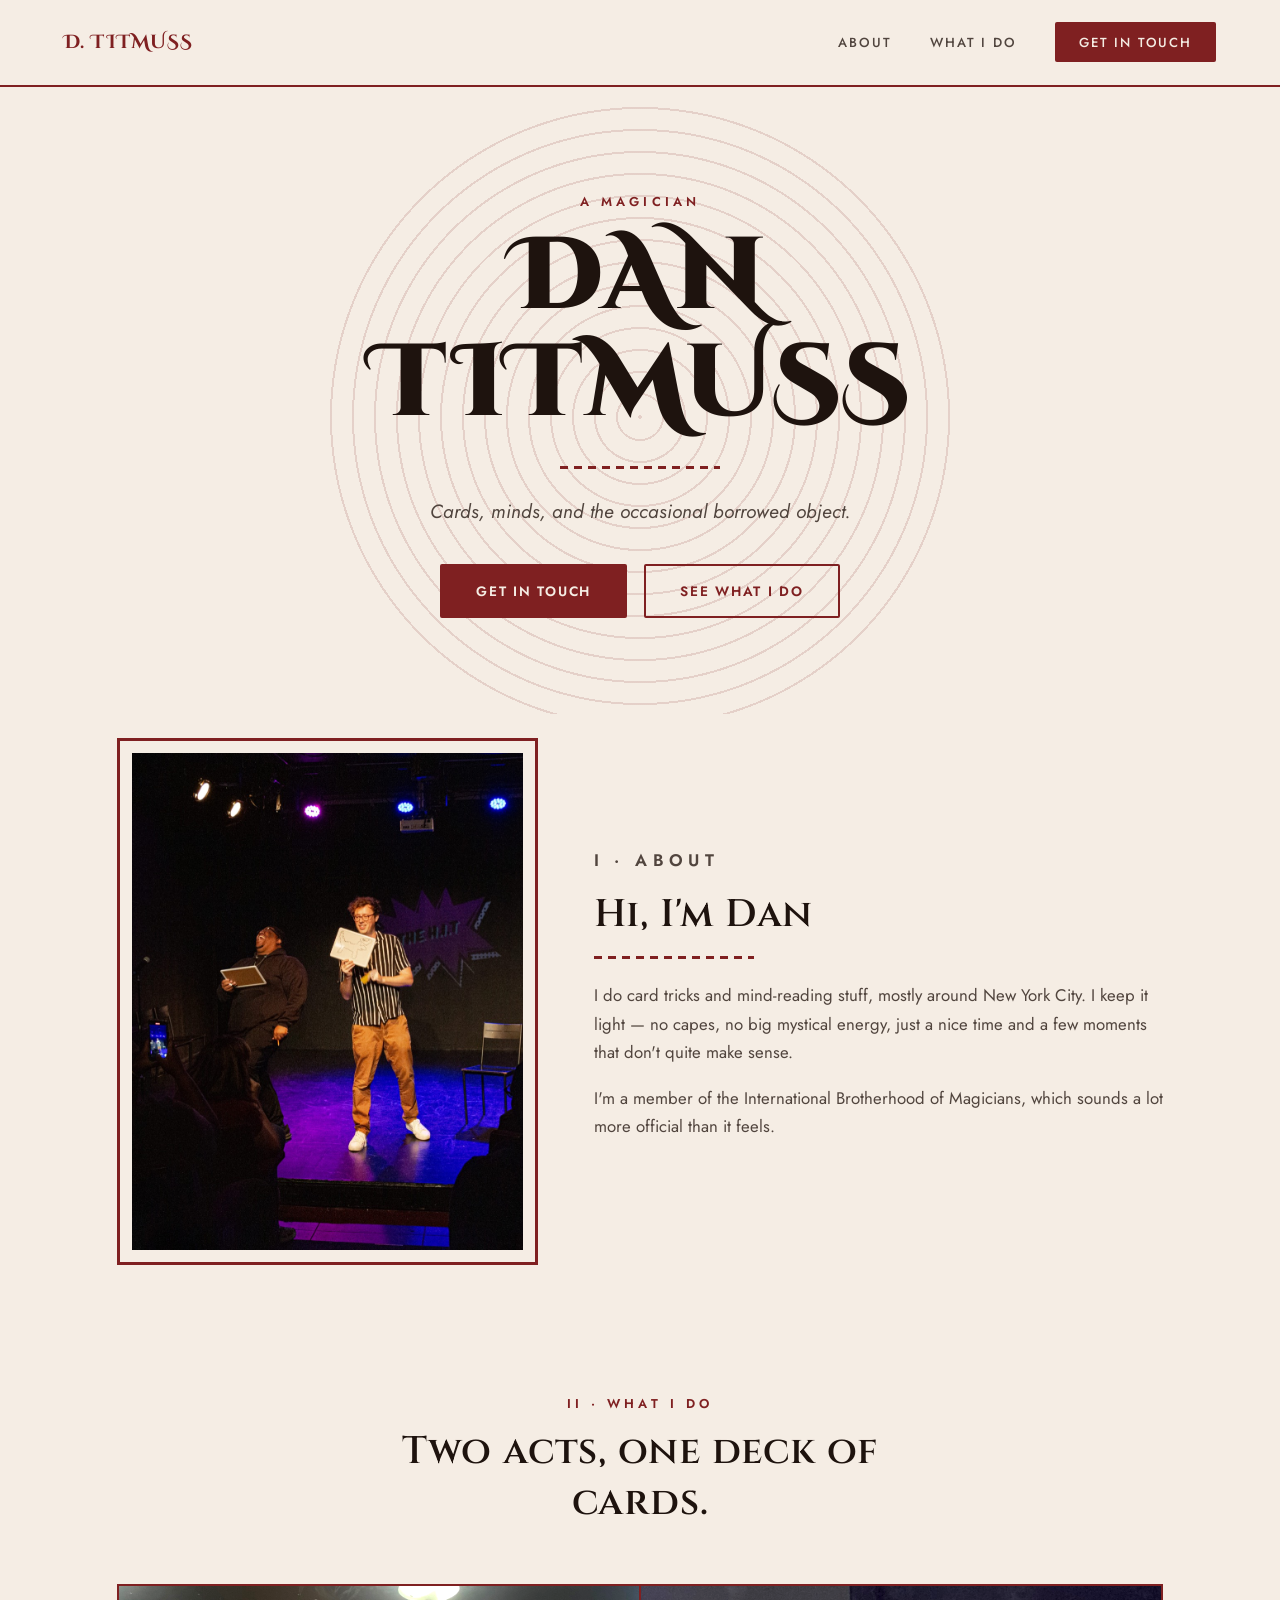
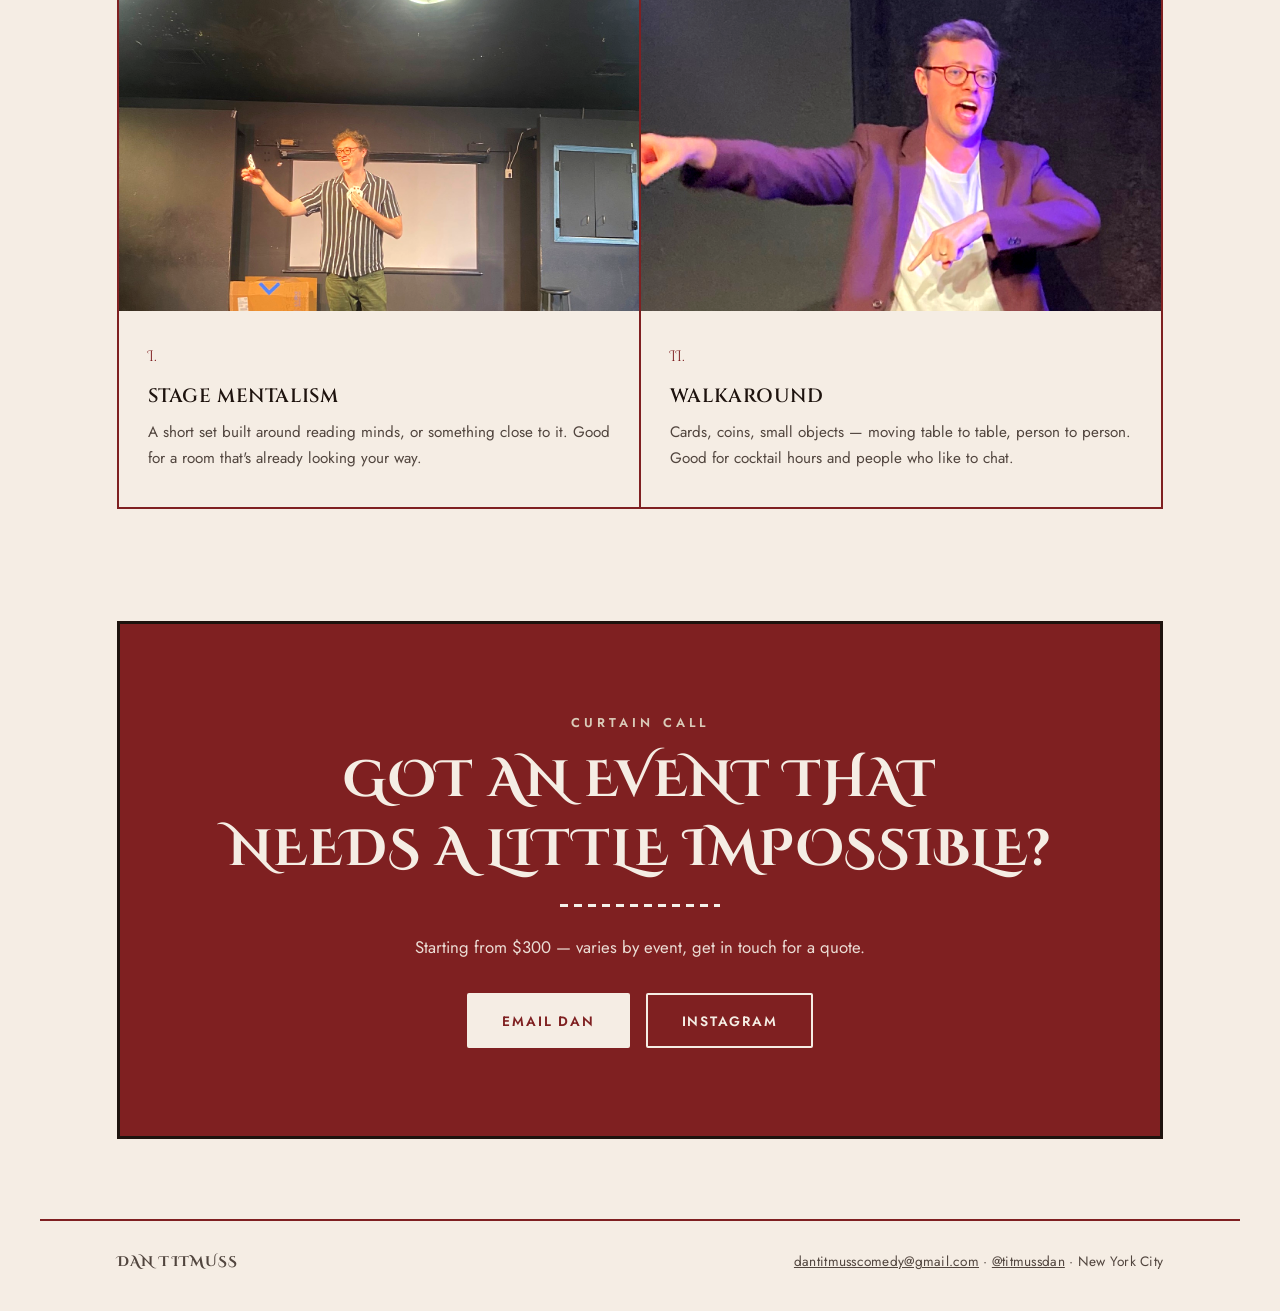
==== commit eaf38a7f: "Refine hero and Shows imagery Move the laughing reaction photo out of the hero (where it was too mut" ====
--- a/index.html
+++ b/index.html
@@ -38,7 +38,7 @@
 
   <section class="about" id="about">
     <div class="about-photo">
-      <img src="images/about.jpg" alt="Dan Titmuss performing a card trick on stage" loading="lazy" />
+      <img src="images/hero.jpg" alt="Dan Titmuss on stage with his HollyWEIRD co-host mid-laugh" loading="lazy" />
     </div>
     <div class="about-copy">
       <p class="eyebrow">I · About</p>
@@ -56,7 +56,7 @@
     </div>
     <div class="shows-grid">
       <div class="shows-cell">
-        <img src="images/mentalism.jpg" alt="Dan performing stage mentalism" loading="lazy" />
+        <img src="images/mentalism.jpg" alt="Dan performing stage mentalism" loading="lazy" style="object-position: center 42%;" />
         <div class="shows-cell-body">
           <div class="numeral">I.</div>
           <h3>Stage Mentalism</h3>
@@ -64,7 +64,7 @@
         </div>
       </div>
       <div class="shows-cell">
-        <img src="images/walkaround.jpg" alt="Dan performing walkaround magic with cups and limes" loading="lazy" />
+        <img src="images/walkaround.jpg" alt="Dan performing walkaround magic" loading="lazy" style="object-position: center 8%;" />
         <div class="shows-cell-body">
           <div class="numeral">II.</div>
           <h3>Walkaround</h3>
--- a/styles.css
+++ b/styles.css
@@ -278,7 +278,7 @@
   aspect-ratio: 16 / 10;
   object-fit: cover;
   display: block;
-  filter: grayscale(0.15);
+  filter: contrast(1.1) saturate(1.2);
 }
 
 .shows-cell-body { padding: 2.2rem 1.8rem; }
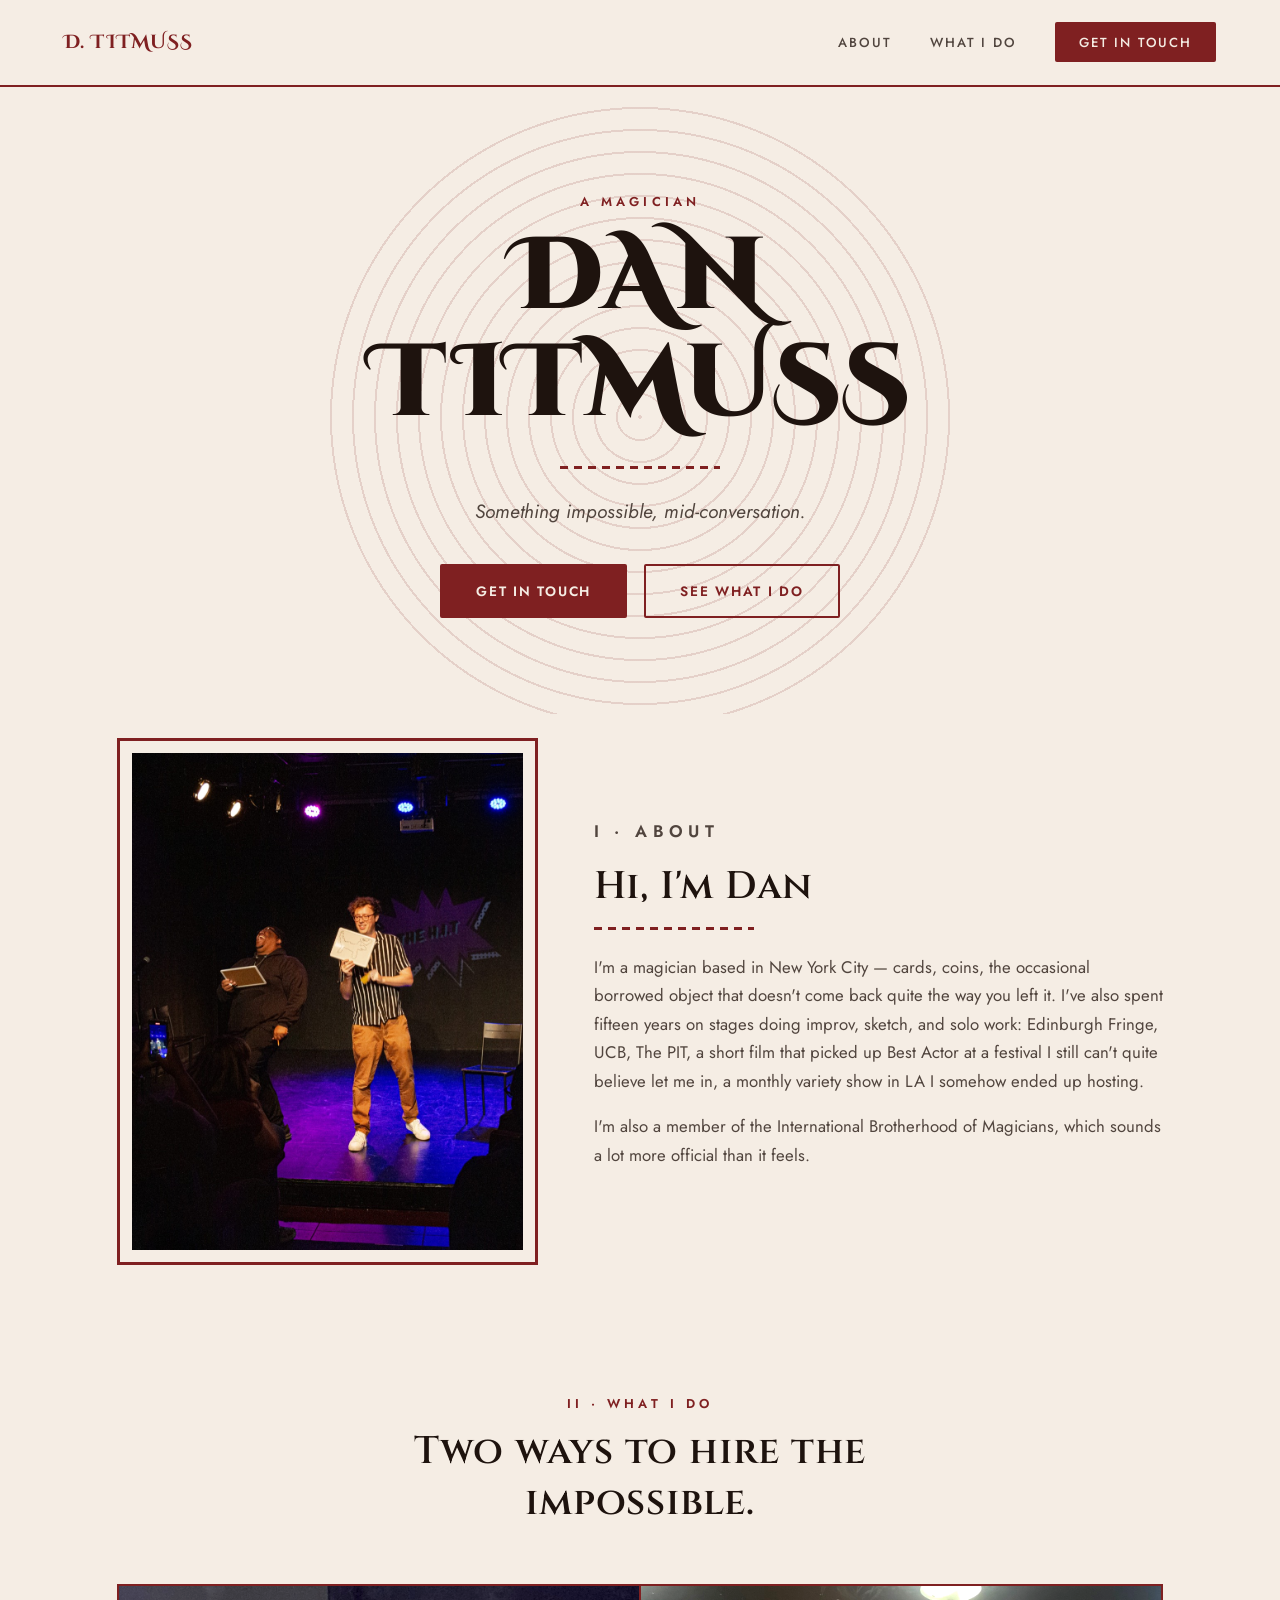
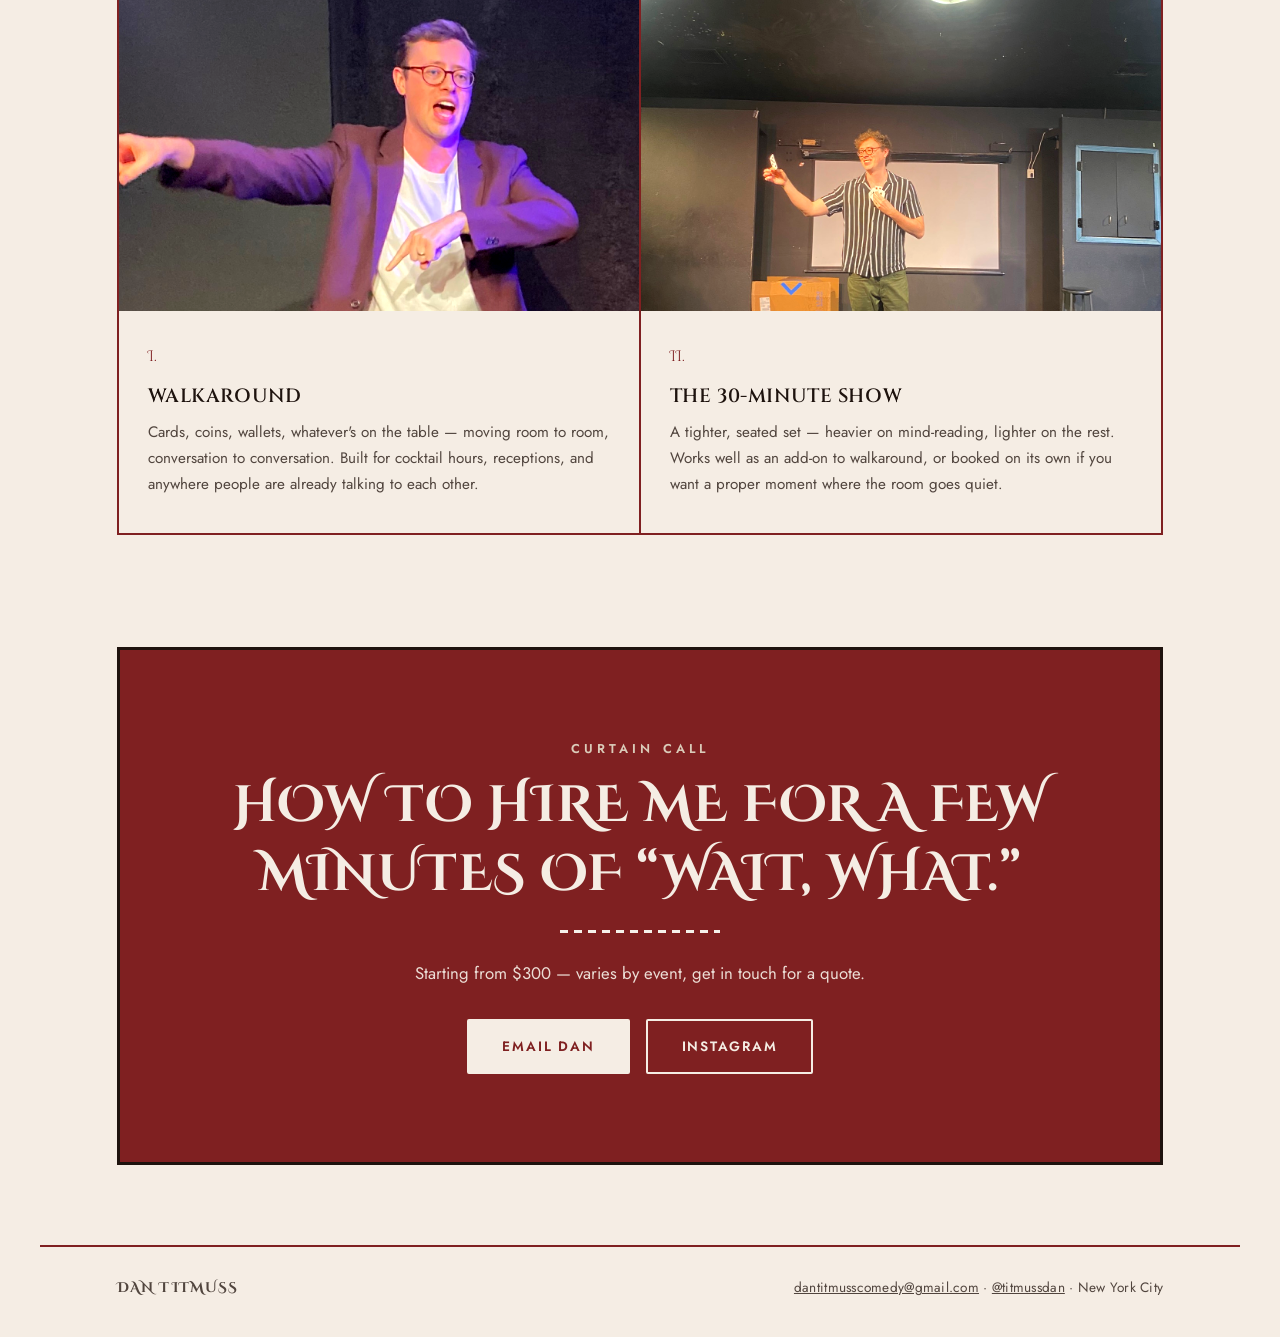
==== commit 758a490e: "Update site copy to v2 draft New tagline, About bio (now includes acting/comedy background per expli" ====
--- a/index.html
+++ b/index.html
@@ -4,7 +4,7 @@
   <meta charset="UTF-8" />
   <meta name="viewport" content="width=device-width, initial-scale=1.0" />
   <title>Dan Titmuss — Magician</title>
-  <meta name="description" content="Dan Titmuss is a stage mentalist and walkaround magician based in New York City. Fun, easygoing magic for events of any size." />
+  <meta name="description" content="Dan Titmuss is a walkaround magician and mentalist based in New York City. Easygoing, personal magic for parties, weddings, and corporate events." />
   <link rel="icon" href="data:image/svg+xml,<svg xmlns=%22http://www.w3.org/2000/svg%22 viewBox=%220 0 100 100%22><text y=%22.9em%22 font-size=%2290%22>🪄</text></svg>" />
   <link rel="preconnect" href="https://fonts.googleapis.com" />
   <link rel="preconnect" href="https://fonts.gstatic.com" crossorigin />
@@ -28,7 +28,7 @@
       <p class="eyebrow">A Magician</p>
       <h1>Dan<br>Titmuss</h1>
       <div class="deco-rule"></div>
-      <p class="tagline">Cards, minds, and the occasional borrowed object.</p>
+      <p class="tagline">Something impossible, mid-conversation.</p>
       <div class="hero-actions">
         <a href="#contact" class="btn">Get in Touch</a>
         <a href="#what-i-do" class="btn btn-outline">See What I Do</a>
@@ -38,37 +38,37 @@
 
   <section class="about" id="about">
     <div class="about-photo">
-      <img src="images/hero.jpg" alt="Dan Titmuss on stage with his HollyWEIRD co-host mid-laugh" loading="lazy" />
+      <img src="images/hero.jpg" alt="Dan Titmuss mid-laugh with a deck of cards, clearly enjoying himself more than the trick requires" loading="lazy" />
     </div>
     <div class="about-copy">
       <p class="eyebrow">I · About</p>
       <h2>Hi, I'm Dan</h2>
       <div class="deco-rule deco-rule-left"></div>
-      <p>I do card tricks and mind-reading stuff, mostly around New York City. I keep it light — no capes, no big mystical energy, just a nice time and a few moments that don't quite make sense.</p>
-      <p>I'm a member of the International Brotherhood of Magicians, which sounds a lot more official than it feels.</p>
+      <p>I'm a magician based in New York City — cards, coins, the occasional borrowed object that doesn't come back quite the way you left it. I've also spent fifteen years on stages doing improv, sketch, and solo work: Edinburgh Fringe, UCB, The PIT, a short film that picked up Best Actor at a festival I still can't quite believe let me in, a monthly variety show in LA I somehow ended up hosting.</p>
+      <p>I'm also a member of the International Brotherhood of Magicians, which sounds a lot more official than it feels.</p>
     </div>
   </section>
 
   <section class="shows" id="what-i-do">
     <div class="shows-header">
       <p class="eyebrow">II · What I Do</p>
-      <h2>Two acts, one deck of cards.</h2>
+      <h2>Two ways to hire the impossible.</h2>
     </div>
     <div class="shows-grid">
       <div class="shows-cell">
-        <img src="images/mentalism.jpg" alt="Dan performing stage mentalism" loading="lazy" style="object-position: center 42%;" />
+        <img src="images/walkaround.jpg" alt="Dan performing walkaround magic, guests leaning in" loading="lazy" style="object-position: center 8%;" />
         <div class="shows-cell-body">
           <div class="numeral">I.</div>
-          <h3>Stage Mentalism</h3>
-          <p>A short set built around reading minds, or something close to it. Good for a room that's already looking your way.</p>
+          <h3>Walkaround</h3>
+          <p>Cards, coins, wallets, whatever's on the table — moving room to room, conversation to conversation. Built for cocktail hours, receptions, and anywhere people are already talking to each other.</p>
         </div>
       </div>
       <div class="shows-cell">
-        <img src="images/walkaround.jpg" alt="Dan performing walkaround magic" loading="lazy" style="object-position: center 8%;" />
+        <img src="images/mentalism.jpg" alt="Dan performing a mentalism piece to a seated crowd" loading="lazy" style="object-position: center 42%;" />
         <div class="shows-cell-body">
           <div class="numeral">II.</div>
-          <h3>Walkaround</h3>
-          <p>Cards, coins, small objects — moving table to table, person to person. Good for cocktail hours and people who like to chat.</p>
+          <h3>The 30-Minute Show</h3>
+          <p>A tighter, seated set — heavier on mind-reading, lighter on the rest. Works well as an add-on to walkaround, or booked on its own if you want a proper moment where the room goes quiet.</p>
         </div>
       </div>
     </div>
@@ -77,7 +77,7 @@
   <section class="cta" id="contact">
     <div class="cta-box">
       <p class="eyebrow eyebrow-light">Curtain Call</p>
-      <h2>Got an event that<br>needs a little impossible?</h2>
+      <h2>How to hire me for a few minutes of &ldquo;wait, what.&rdquo;</h2>
       <div class="deco-rule deco-rule-light"></div>
       <p class="rate">Starting from $300 — varies by event, get in touch for a quote.</p>
       <div class="cta-actions">
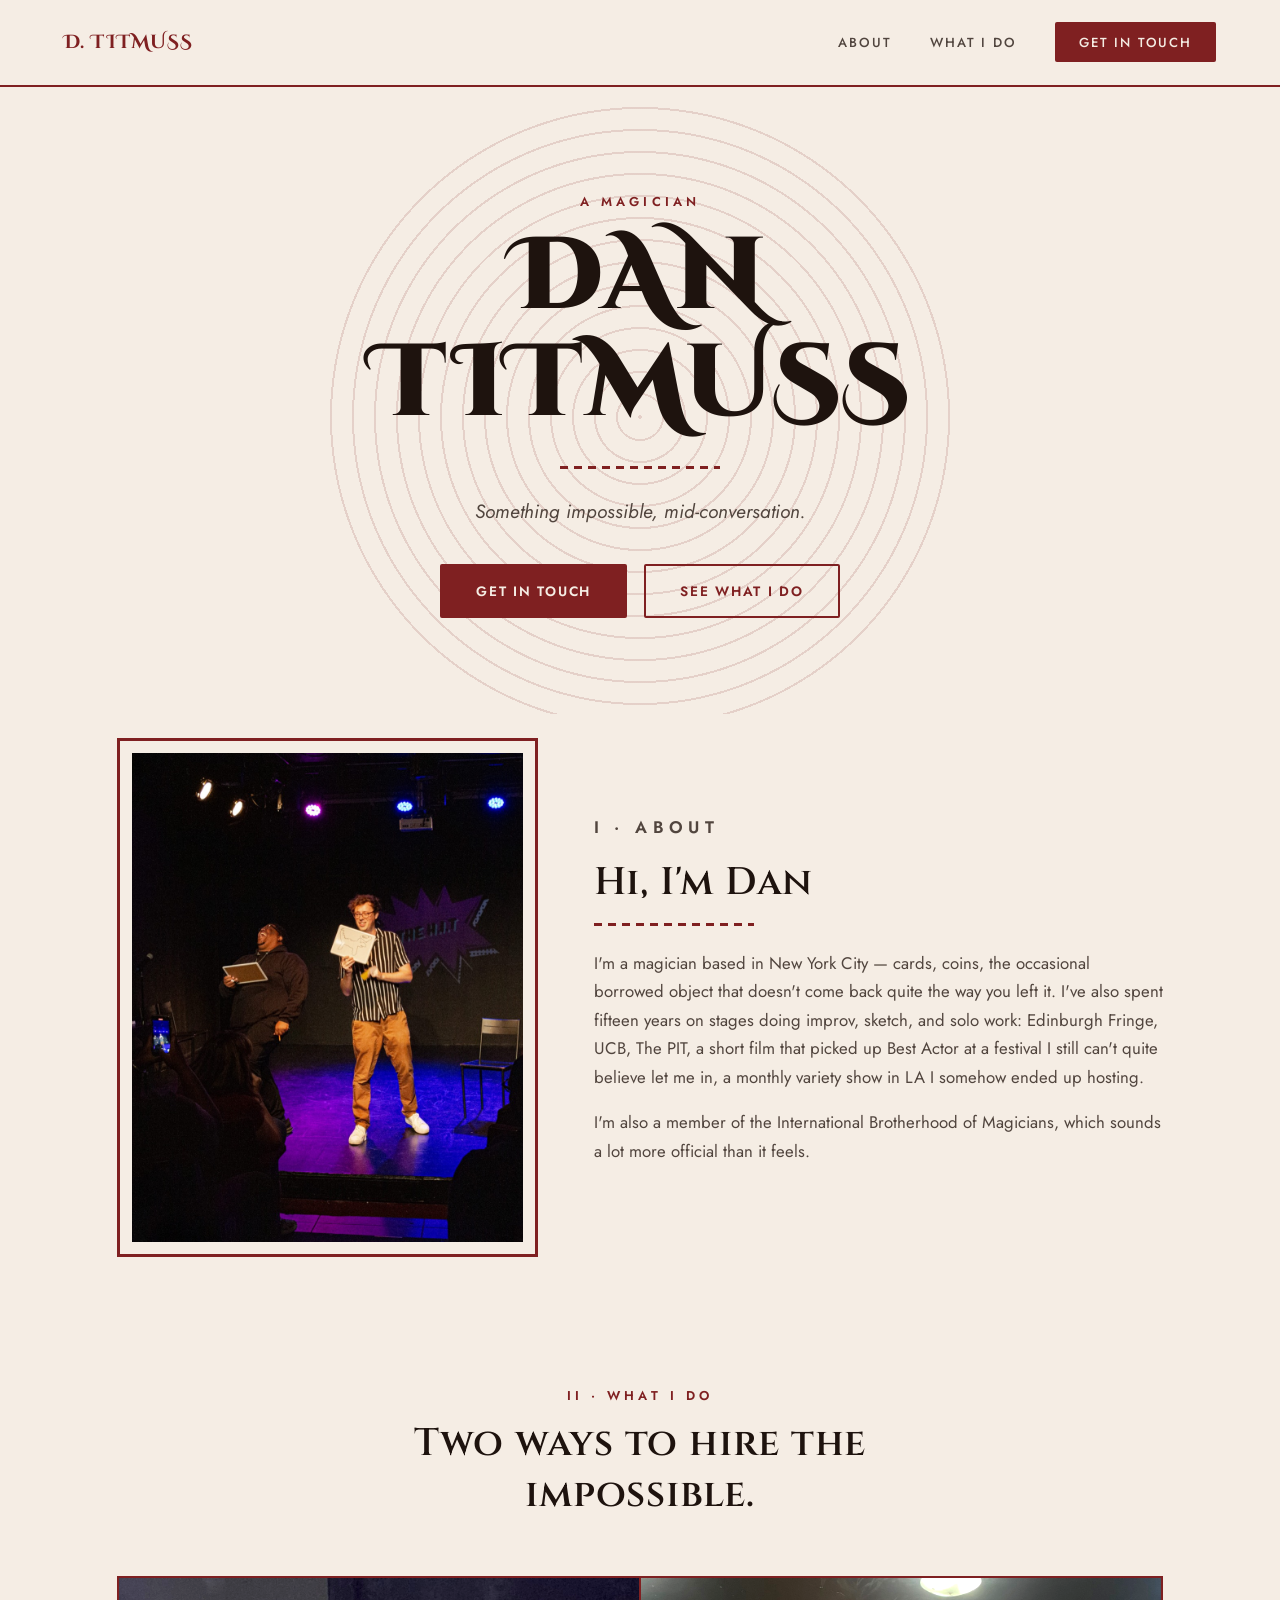
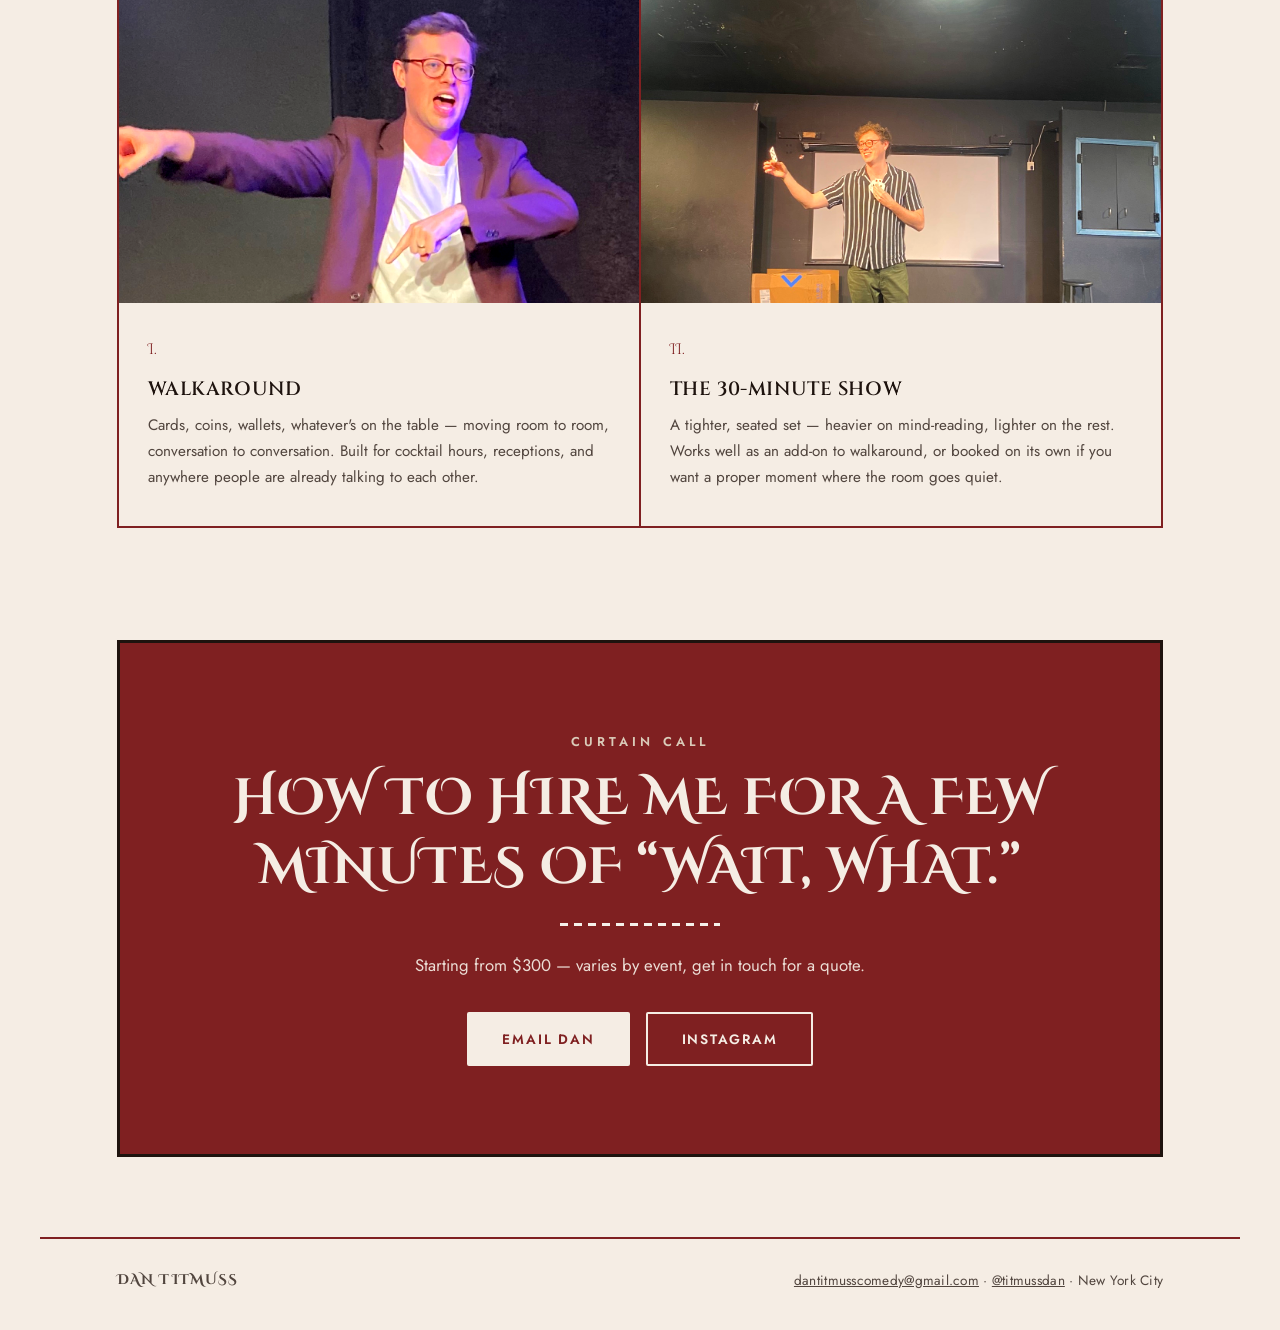
==== commit ca58eda5: "Fix uneven photo frame border on mobile, for real this time The about-photo mat/border was uneven on" ====
--- a/index.html
+++ b/index.html
@@ -9,7 +9,7 @@
   <link rel="preconnect" href="https://fonts.googleapis.com" />
   <link rel="preconnect" href="https://fonts.gstatic.com" crossorigin />
   <link href="https://fonts.googleapis.com/css2?family=Cinzel+Decorative:wght@700;900&family=Cinzel:wght@500;600&family=Jost:wght@300;400;500;600&display=swap" rel="stylesheet" />
-  <link rel="stylesheet" href="styles.css?v=3" />
+  <link rel="stylesheet" href="styles.css?v=7" />
 </head>
 <body>
 
--- a/styles.css
+++ b/styles.css
@@ -220,17 +220,16 @@
 }
 
 .about-photo {
-  position: relative;
-  aspect-ratio: 4 / 5;
   border: 3px solid var(--wine);
   padding: 12px;
+  min-width: 0;
 }
 
 .about-photo img {
+  display: block;
   width: 100%;
-  height: 100%;
+  aspect-ratio: 4 / 5;
   object-fit: cover;
-  display: block;
 }
 
 .about-copy h2 { font-size: clamp(1.7rem, 3vw, 2.4rem); }
@@ -239,7 +238,7 @@
 
 @media (max-width: 780px) {
   .about { grid-template-columns: 1fr; text-align: center; }
-  .about-photo { max-width: 320px; margin: 0 auto; }
+  .about-photo { width: 100%; max-width: 320px; margin: 0 auto; }
   .deco-rule-left { margin: 0 auto 1.4rem; }
 }
 
@@ -271,6 +270,8 @@
 .shows-cell {
   border-right: 2px solid var(--wine);
   border-bottom: 2px solid var(--wine);
+  min-width: 0;
+  overflow: hidden;
 }
 
 .shows-cell img {
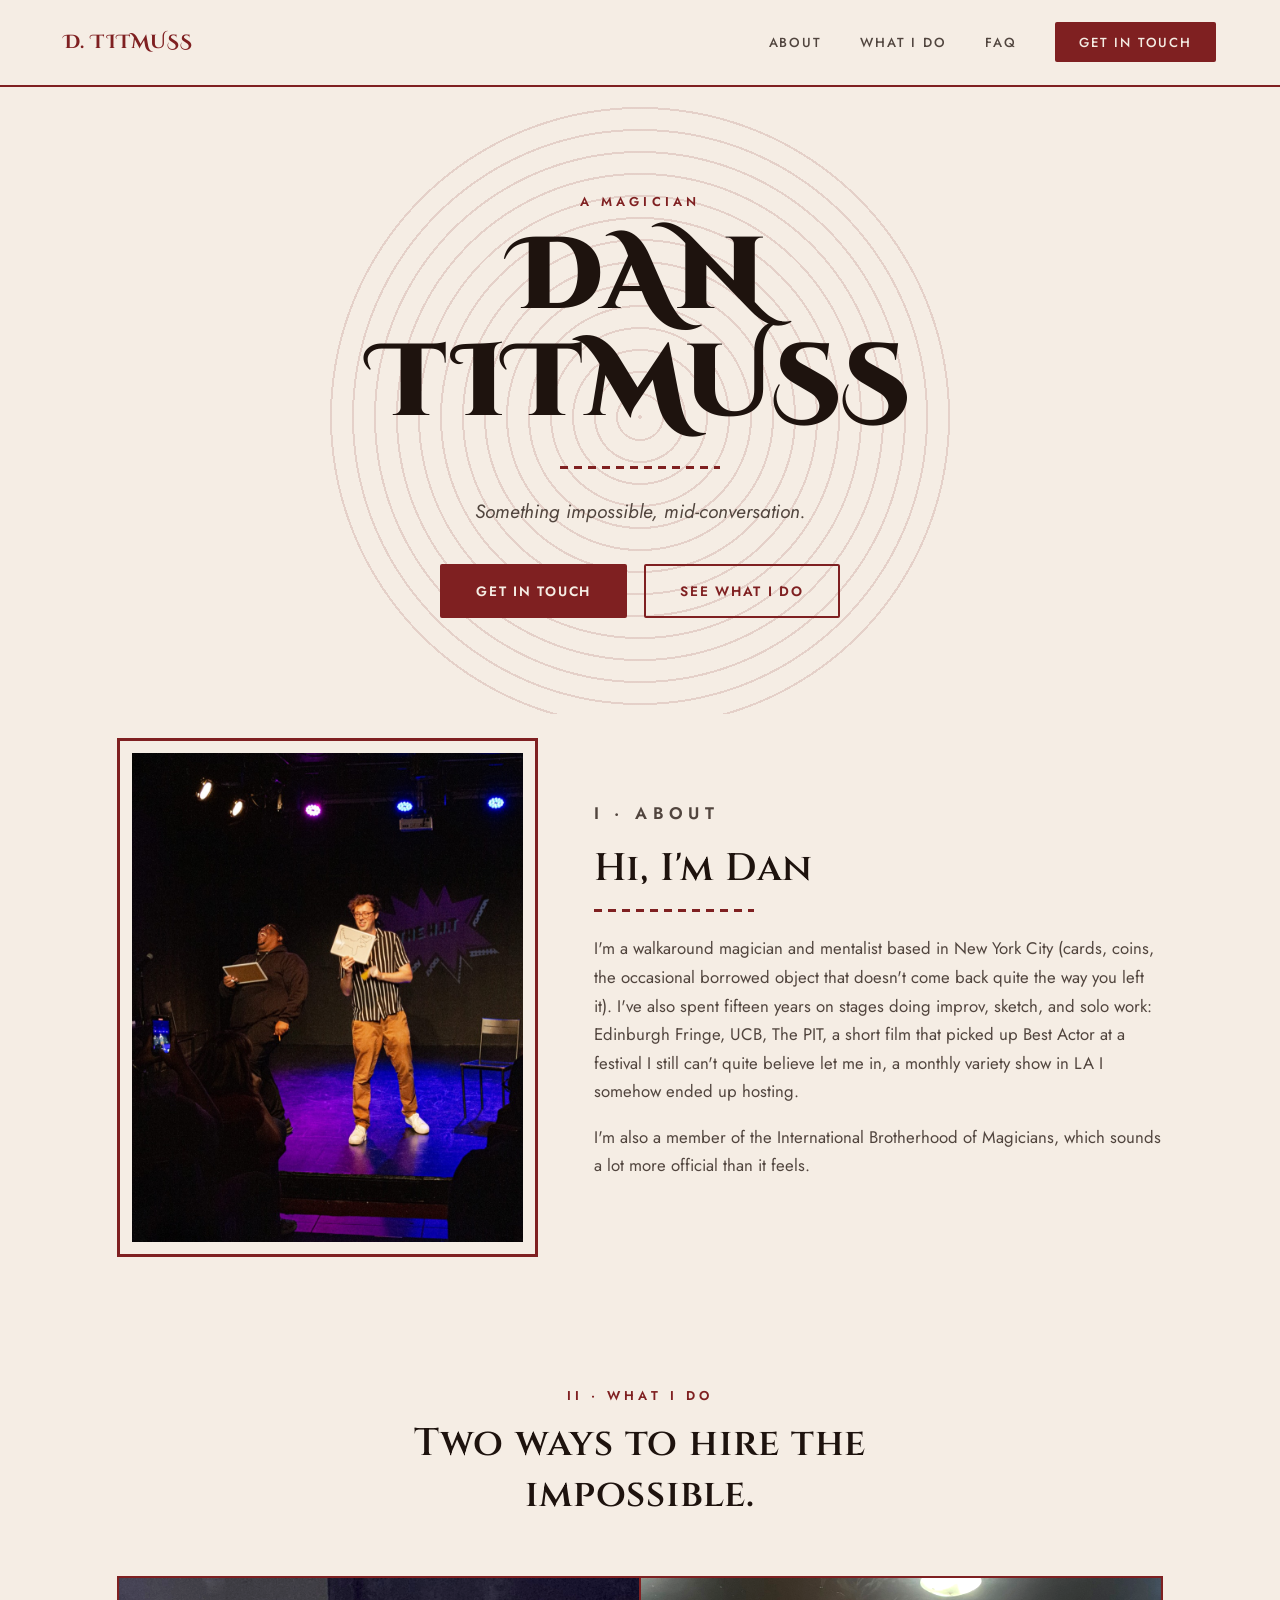
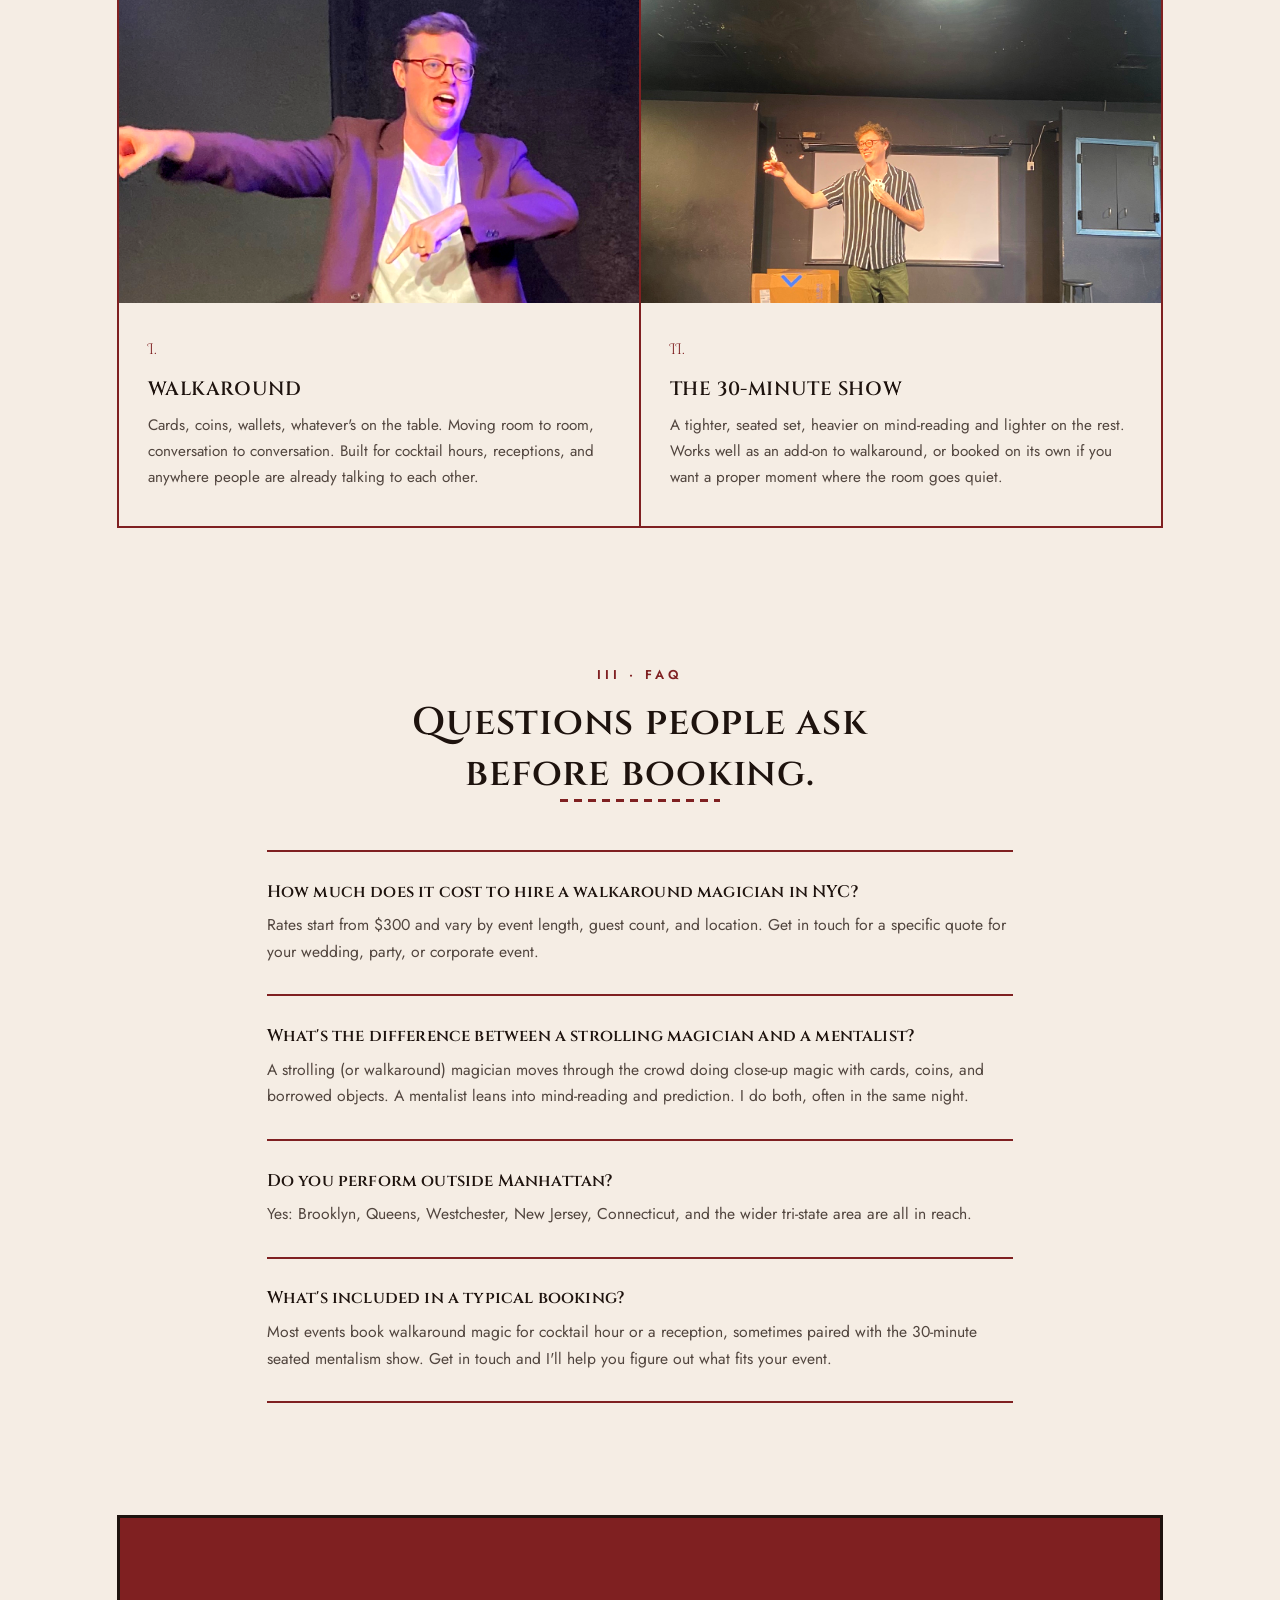
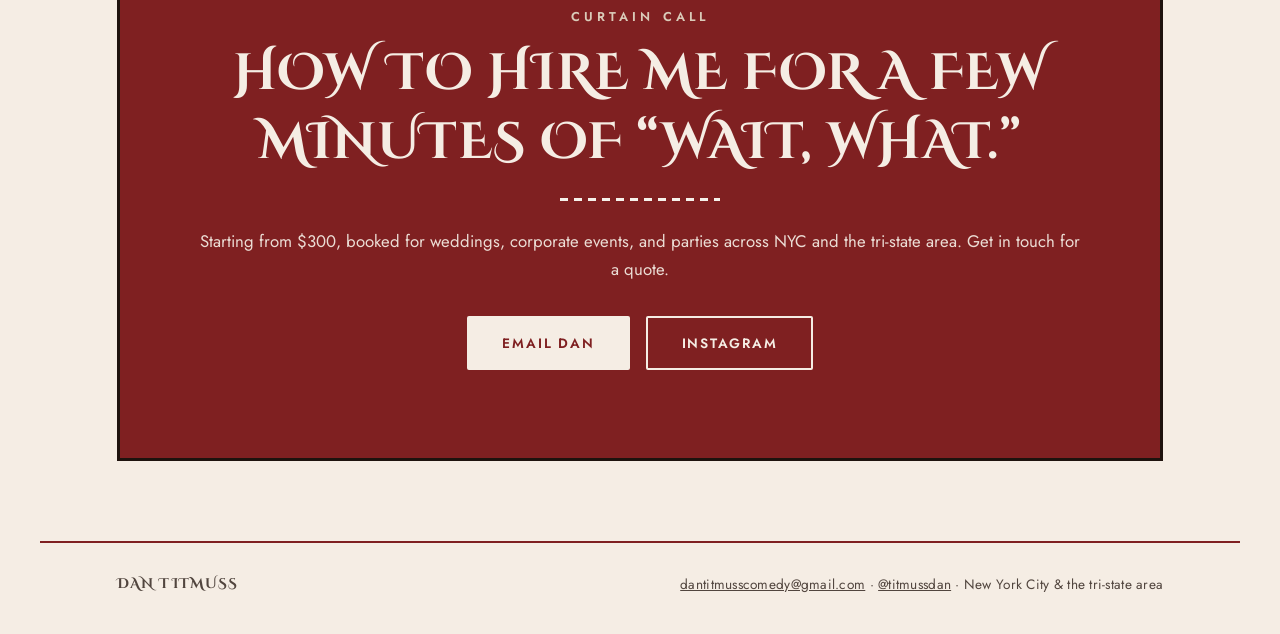
==== commit 0e4673ef: "Add SEO/AEO assets: structured data, OG tags, FAQ section, sitemap Adds Person and FAQPage JSON-LD, " ====
--- a/index.html
+++ b/index.html
@@ -3,13 +3,109 @@
 <head>
   <meta charset="UTF-8" />
   <meta name="viewport" content="width=device-width, initial-scale=1.0" />
-  <title>Dan Titmuss — Magician</title>
-  <meta name="description" content="Dan Titmuss is a walkaround magician and mentalist based in New York City. Easygoing, personal magic for parties, weddings, and corporate events." />
+  <title>Dan Titmuss | NYC Walkaround Magician &amp; Mentalist</title>
+  <meta name="description" content="Dan Titmuss is a New York City walkaround magician and mentalist for weddings and corporate events. Warm, personal close-up magic. Get in touch for a quote." />
+  <meta name="robots" content="index, follow" />
+  <link rel="canonical" href="https://dantitmussmagic.com/" />
+
+  <!-- Open Graph -->
+  <meta property="og:type" content="website" />
+  <meta property="og:url" content="https://dantitmussmagic.com/" />
+  <meta property="og:site_name" content="Dan Titmuss Magic" />
+  <meta property="og:title" content="Dan Titmuss | NYC Walkaround Magician & Mentalist for Weddings & Corporate Events" />
+  <meta property="og:description" content="Dan Titmuss is a New York City walkaround magician and mentalist for weddings, corporate events, and parties. Warm, personal close-up magic. Get in touch for a quote." />
+  <meta property="og:image" content="https://dantitmussmagic.com/images/hero.jpg" />
+  <meta property="og:image:alt" content="Dan Titmuss mid-laugh with a deck of cards, clearly enjoying himself more than the trick requires" />
+  <meta property="og:locale" content="en_US" />
+
+  <!-- Twitter -->
+  <meta name="twitter:card" content="summary_large_image" />
+  <meta name="twitter:title" content="Dan Titmuss | NYC Walkaround Magician & Mentalist" />
+  <meta name="twitter:description" content="Dan Titmuss is a New York City walkaround magician and mentalist for weddings and corporate events. Warm, personal close-up magic. Get in touch for a quote." />
+  <meta name="twitter:image" content="https://dantitmussmagic.com/images/hero.jpg" />
+
   <link rel="icon" href="data:image/svg+xml,<svg xmlns=%22http://www.w3.org/2000/svg%22 viewBox=%220 0 100 100%22><text y=%22.9em%22 font-size=%2290%22>🪄</text></svg>" />
   <link rel="preconnect" href="https://fonts.googleapis.com" />
   <link rel="preconnect" href="https://fonts.gstatic.com" crossorigin />
   <link href="https://fonts.googleapis.com/css2?family=Cinzel+Decorative:wght@700;900&family=Cinzel:wght@500;600&family=Jost:wght@300;400;500;600&display=swap" rel="stylesheet" />
-  <link rel="stylesheet" href="styles.css?v=7" />
+  <link rel="stylesheet" href="styles.css?v=8" />
+
+  <!-- Structured data: Person -->
+  <script type="application/ld+json">
+  {
+    "@context": "https://schema.org",
+    "@type": "Person",
+    "@id": "https://dantitmuss.com/#dan-titmuss",
+    "name": "Dan Titmuss",
+    "url": "https://dantitmussmagic.com",
+    "sameAs": [
+      "https://dantitmuss.com",
+      "https://www.instagram.com/titmussdan/"
+    ],
+    "jobTitle": "Magician & Mentalist",
+    "description": "Dan Titmuss is a New York City-based magician and mentalist performing walkaround magic and mentalism-forward shows for weddings, corporate events, and parties.",
+    "address": {
+      "@type": "PostalAddress",
+      "addressLocality": "New York",
+      "addressRegion": "NY",
+      "addressCountry": "US"
+    },
+    "email": "mailto:dantitmusscomedy@gmail.com",
+    "memberOf": {
+      "@type": "Organization",
+      "name": "International Brotherhood of Magicians"
+    },
+    "knowsAbout": [
+      "Close-up magic",
+      "Walkaround magic",
+      "Mentalism",
+      "Sleight of hand",
+      "Card magic"
+    ]
+  }
+  </script>
+
+  <!-- Structured data: FAQ -->
+  <script type="application/ld+json">
+  {
+    "@context": "https://schema.org",
+    "@type": "FAQPage",
+    "mainEntity": [
+      {
+        "@type": "Question",
+        "name": "How much does it cost to hire a walkaround magician in NYC?",
+        "acceptedAnswer": {
+          "@type": "Answer",
+          "text": "Rates start from $300 and vary by event length, guest count, and location. Get in touch for a specific quote for your wedding, party, or corporate event."
+        }
+      },
+      {
+        "@type": "Question",
+        "name": "What's the difference between a strolling magician and a mentalist?",
+        "acceptedAnswer": {
+          "@type": "Answer",
+          "text": "A strolling (or walkaround) magician moves through the crowd doing close-up magic with cards, coins, and borrowed objects. A mentalist leans into mind-reading and prediction. Dan does both, often in the same night."
+        }
+      },
+      {
+        "@type": "Question",
+        "name": "Do you perform outside Manhattan?",
+        "acceptedAnswer": {
+          "@type": "Answer",
+          "text": "Yes: Brooklyn, Queens, Westchester, New Jersey, Connecticut, and the wider tri-state area are all in reach."
+        }
+      },
+      {
+        "@type": "Question",
+        "name": "What's included in a typical booking?",
+        "acceptedAnswer": {
+          "@type": "Answer",
+          "text": "Most events book walkaround magic for cocktail hour or a reception, sometimes paired with the 30-minute seated mentalism show. Get in touch and Dan will help you figure out what fits your event."
+        }
+      }
+    ]
+  }
+  </script>
 </head>
 <body>
 
@@ -18,6 +114,7 @@
     <div class="nav-links">
       <a href="#about">About</a>
       <a href="#what-i-do">What I Do</a>
+      <a href="#faq">FAQ</a>
       <a href="#contact" class="nav-cta">Get in Touch</a>
     </div>
   </nav>
@@ -44,7 +141,7 @@
       <p class="eyebrow">I · About</p>
       <h2>Hi, I'm Dan</h2>
       <div class="deco-rule deco-rule-left"></div>
-      <p>I'm a magician based in New York City — cards, coins, the occasional borrowed object that doesn't come back quite the way you left it. I've also spent fifteen years on stages doing improv, sketch, and solo work: Edinburgh Fringe, UCB, The PIT, a short film that picked up Best Actor at a festival I still can't quite believe let me in, a monthly variety show in LA I somehow ended up hosting.</p>
+      <p>I'm a walkaround magician and mentalist based in New York City (cards, coins, the occasional borrowed object that doesn't come back quite the way you left it). I've also spent fifteen years on stages doing improv, sketch, and solo work: Edinburgh Fringe, UCB, The PIT, a short film that picked up Best Actor at a festival I still can't quite believe let me in, a monthly variety show in LA I somehow ended up hosting.</p>
       <p>I'm also a member of the International Brotherhood of Magicians, which sounds a lot more official than it feels.</p>
     </div>
   </section>
@@ -60,7 +157,7 @@
         <div class="shows-cell-body">
           <div class="numeral">I.</div>
           <h3>Walkaround</h3>
-          <p>Cards, coins, wallets, whatever's on the table — moving room to room, conversation to conversation. Built for cocktail hours, receptions, and anywhere people are already talking to each other.</p>
+          <p>Cards, coins, wallets, whatever's on the table. Moving room to room, conversation to conversation. Built for cocktail hours, receptions, and anywhere people are already talking to each other.</p>
         </div>
       </div>
       <div class="shows-cell">
@@ -68,8 +165,34 @@
         <div class="shows-cell-body">
           <div class="numeral">II.</div>
           <h3>The 30-Minute Show</h3>
-          <p>A tighter, seated set — heavier on mind-reading, lighter on the rest. Works well as an add-on to walkaround, or booked on its own if you want a proper moment where the room goes quiet.</p>
+          <p>A tighter, seated set, heavier on mind-reading and lighter on the rest. Works well as an add-on to walkaround, or booked on its own if you want a proper moment where the room goes quiet.</p>
         </div>
+      </div>
+    </div>
+  </section>
+
+  <section class="faq" id="faq">
+    <div class="faq-header">
+      <p class="eyebrow">III · FAQ</p>
+      <h2>Questions people ask before booking.</h2>
+      <div class="deco-rule"></div>
+    </div>
+    <div class="faq-list">
+      <div class="faq-item">
+        <h3>How much does it cost to hire a walkaround magician in NYC?</h3>
+        <p>Rates start from $300 and vary by event length, guest count, and location. Get in touch for a specific quote for your wedding, party, or corporate event.</p>
+      </div>
+      <div class="faq-item">
+        <h3>What's the difference between a strolling magician and a mentalist?</h3>
+        <p>A strolling (or walkaround) magician moves through the crowd doing close-up magic with cards, coins, and borrowed objects. A mentalist leans into mind-reading and prediction. I do both, often in the same night.</p>
+      </div>
+      <div class="faq-item">
+        <h3>Do you perform outside Manhattan?</h3>
+        <p>Yes: Brooklyn, Queens, Westchester, New Jersey, Connecticut, and the wider tri-state area are all in reach.</p>
+      </div>
+      <div class="faq-item">
+        <h3>What's included in a typical booking?</h3>
+        <p>Most events book walkaround magic for cocktail hour or a reception, sometimes paired with the 30-minute seated mentalism show. Get in touch and I'll help you figure out what fits your event.</p>
       </div>
     </div>
   </section>
@@ -79,7 +202,7 @@
       <p class="eyebrow eyebrow-light">Curtain Call</p>
       <h2>How to hire me for a few minutes of &ldquo;wait, what.&rdquo;</h2>
       <div class="deco-rule deco-rule-light"></div>
-      <p class="rate">Starting from $300 — varies by event, get in touch for a quote.</p>
+      <p class="rate">Starting from $300, booked for weddings, corporate events, and parties across NYC and the tri-state area. Get in touch for a quote.</p>
       <div class="cta-actions">
         <a class="btn btn-light" href="mailto:dantitmusscomedy@gmail.com">Email Dan</a>
         <a class="btn btn-light-outline" href="https://www.instagram.com/titmussdan/" target="_blank" rel="noopener">Instagram</a>
@@ -89,7 +212,7 @@
 
   <footer class="footer">
     <span class="footer-name">Dan Titmuss</span>
-    <span class="footer-links"><a href="mailto:dantitmusscomedy@gmail.com">dantitmusscomedy@gmail.com</a> · <a href="https://www.instagram.com/titmussdan/" target="_blank" rel="noopener">@titmussdan</a> · New York City</span>
+    <span class="footer-links"><a href="mailto:dantitmusscomedy@gmail.com">dantitmusscomedy@gmail.com</a> · <a href="https://www.instagram.com/titmussdan/" target="_blank" rel="noopener">@titmussdan</a> · New York City &amp; the tri-state area</span>
   </footer>
 
 </body>
--- a/styles.css
+++ b/styles.css
@@ -308,6 +308,44 @@
   .shows-grid { grid-template-columns: 1fr; }
 }
 
+/* FAQ */
+.faq {
+  padding: 1.5rem 6vw 7rem;
+  max-width: 900px;
+  margin: 0 auto;
+}
+
+.faq-header {
+  text-align: center;
+  margin-bottom: 3rem;
+}
+
+.faq-header h2 {
+  font-size: clamp(1.7rem, 3vw, 2.4rem);
+  max-width: 560px;
+  margin: 0 auto;
+}
+
+.faq-list { border-top: 2px solid var(--wine); }
+
+.faq-item {
+  padding: 1.8rem 0;
+  border-bottom: 2px solid var(--wine);
+}
+
+.faq-item h3 {
+  font-family: var(--font-head);
+  font-size: 1.05rem;
+  letter-spacing: 0.01em;
+  margin: 0 0 0.6rem;
+}
+
+.faq-item p {
+  font-size: 0.98rem;
+  color: var(--ink-soft);
+  margin: 0;
+}
+
 /* CTA / Contact */
 .cta {
   padding: 0 6vw 5rem;
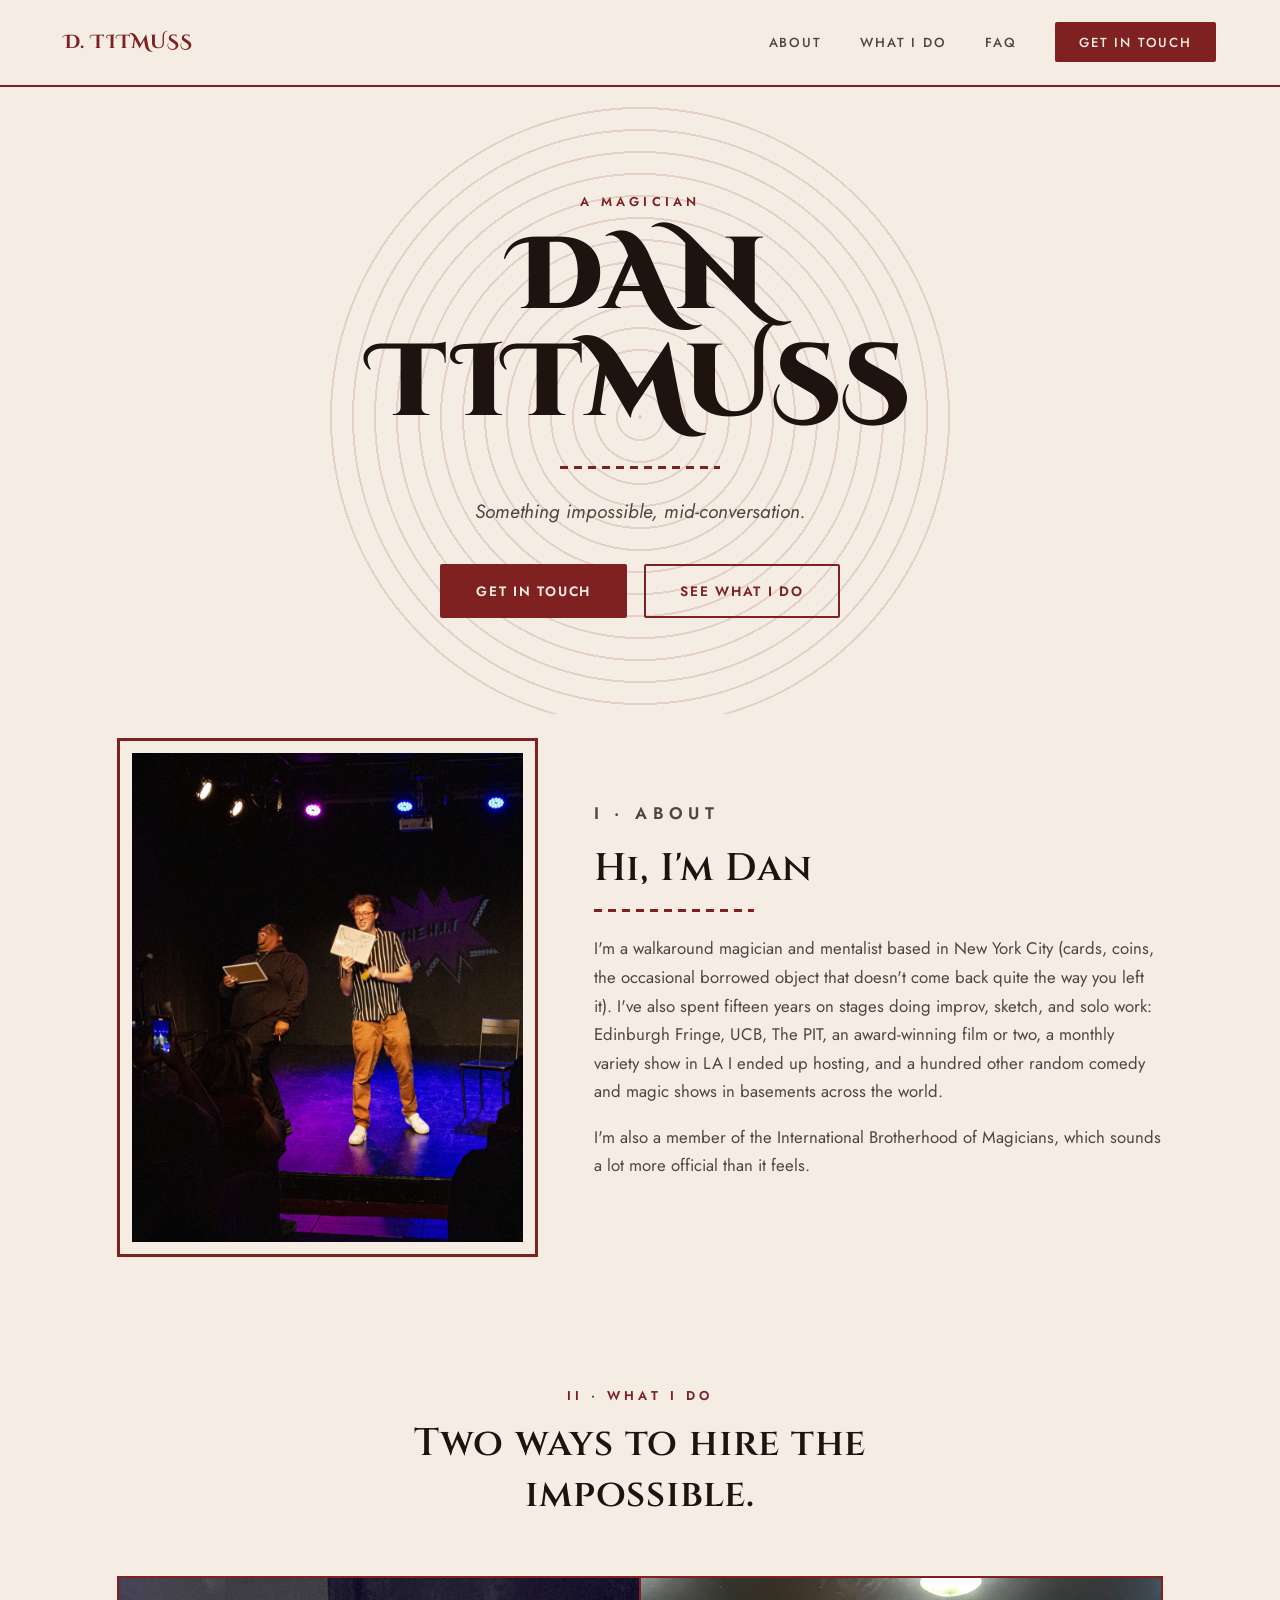
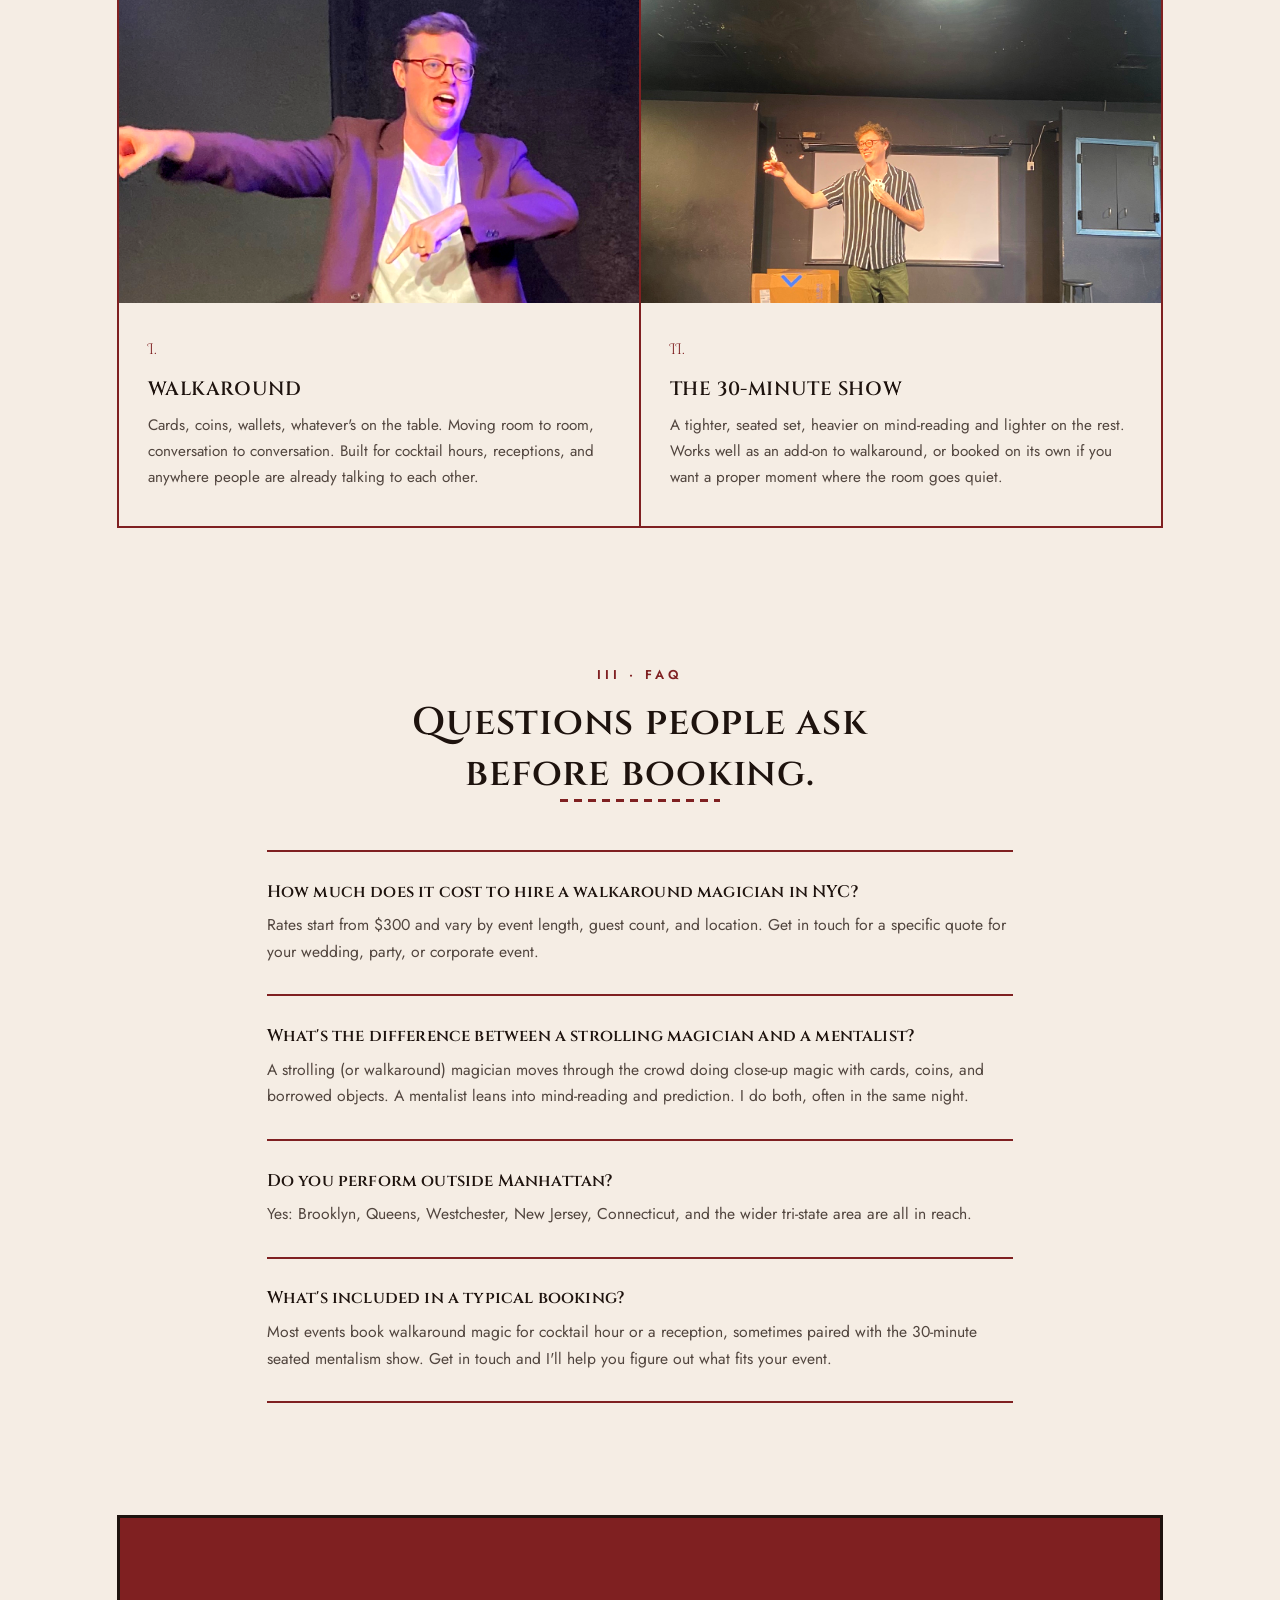
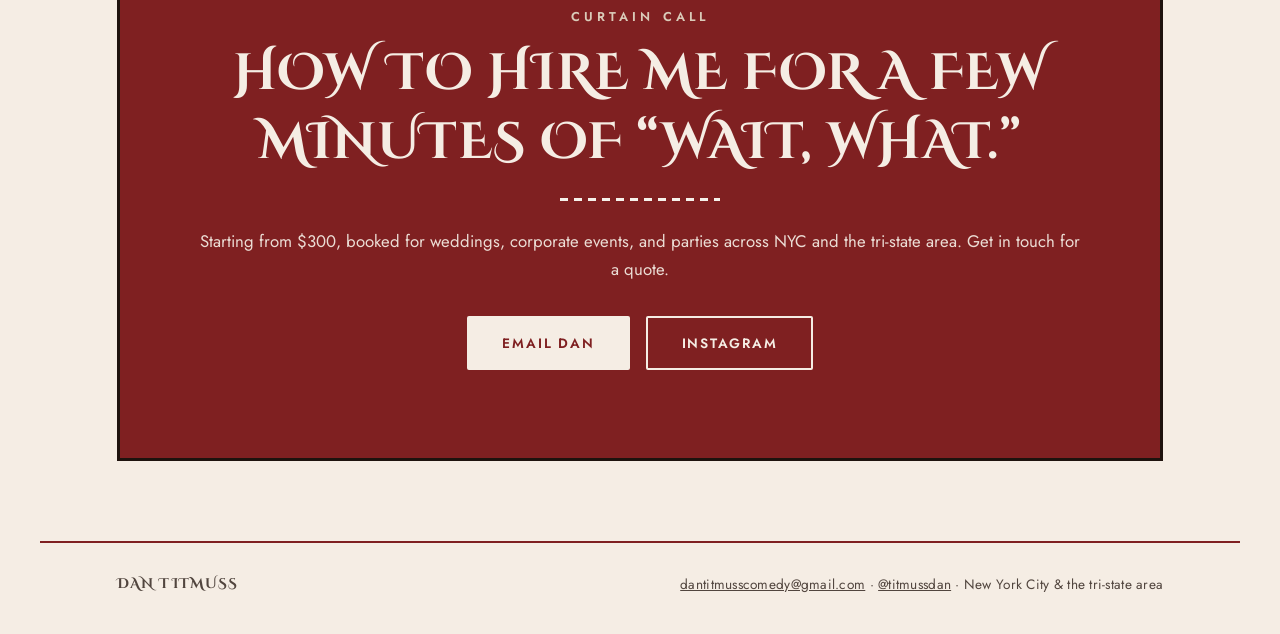
==== commit 3932275d: "Update About section copy" ====
--- a/index.html
+++ b/index.html
@@ -141,7 +141,7 @@
       <p class="eyebrow">I · About</p>
       <h2>Hi, I'm Dan</h2>
       <div class="deco-rule deco-rule-left"></div>
-      <p>I'm a walkaround magician and mentalist based in New York City (cards, coins, the occasional borrowed object that doesn't come back quite the way you left it). I've also spent fifteen years on stages doing improv, sketch, and solo work: Edinburgh Fringe, UCB, The PIT, a short film that picked up Best Actor at a festival I still can't quite believe let me in, a monthly variety show in LA I somehow ended up hosting.</p>
+      <p>I'm a walkaround magician and mentalist based in New York City (cards, coins, the occasional borrowed object that doesn't come back quite the way you left it). I've also spent fifteen years on stages doing improv, sketch, and solo work: Edinburgh Fringe, UCB, The PIT, an award-winning film or two, a monthly variety show in LA I ended up hosting, and a hundred other random comedy and magic shows in basements across the world.</p>
       <p>I'm also a member of the International Brotherhood of Magicians, which sounds a lot more official than it feels.</p>
     </div>
   </section>
